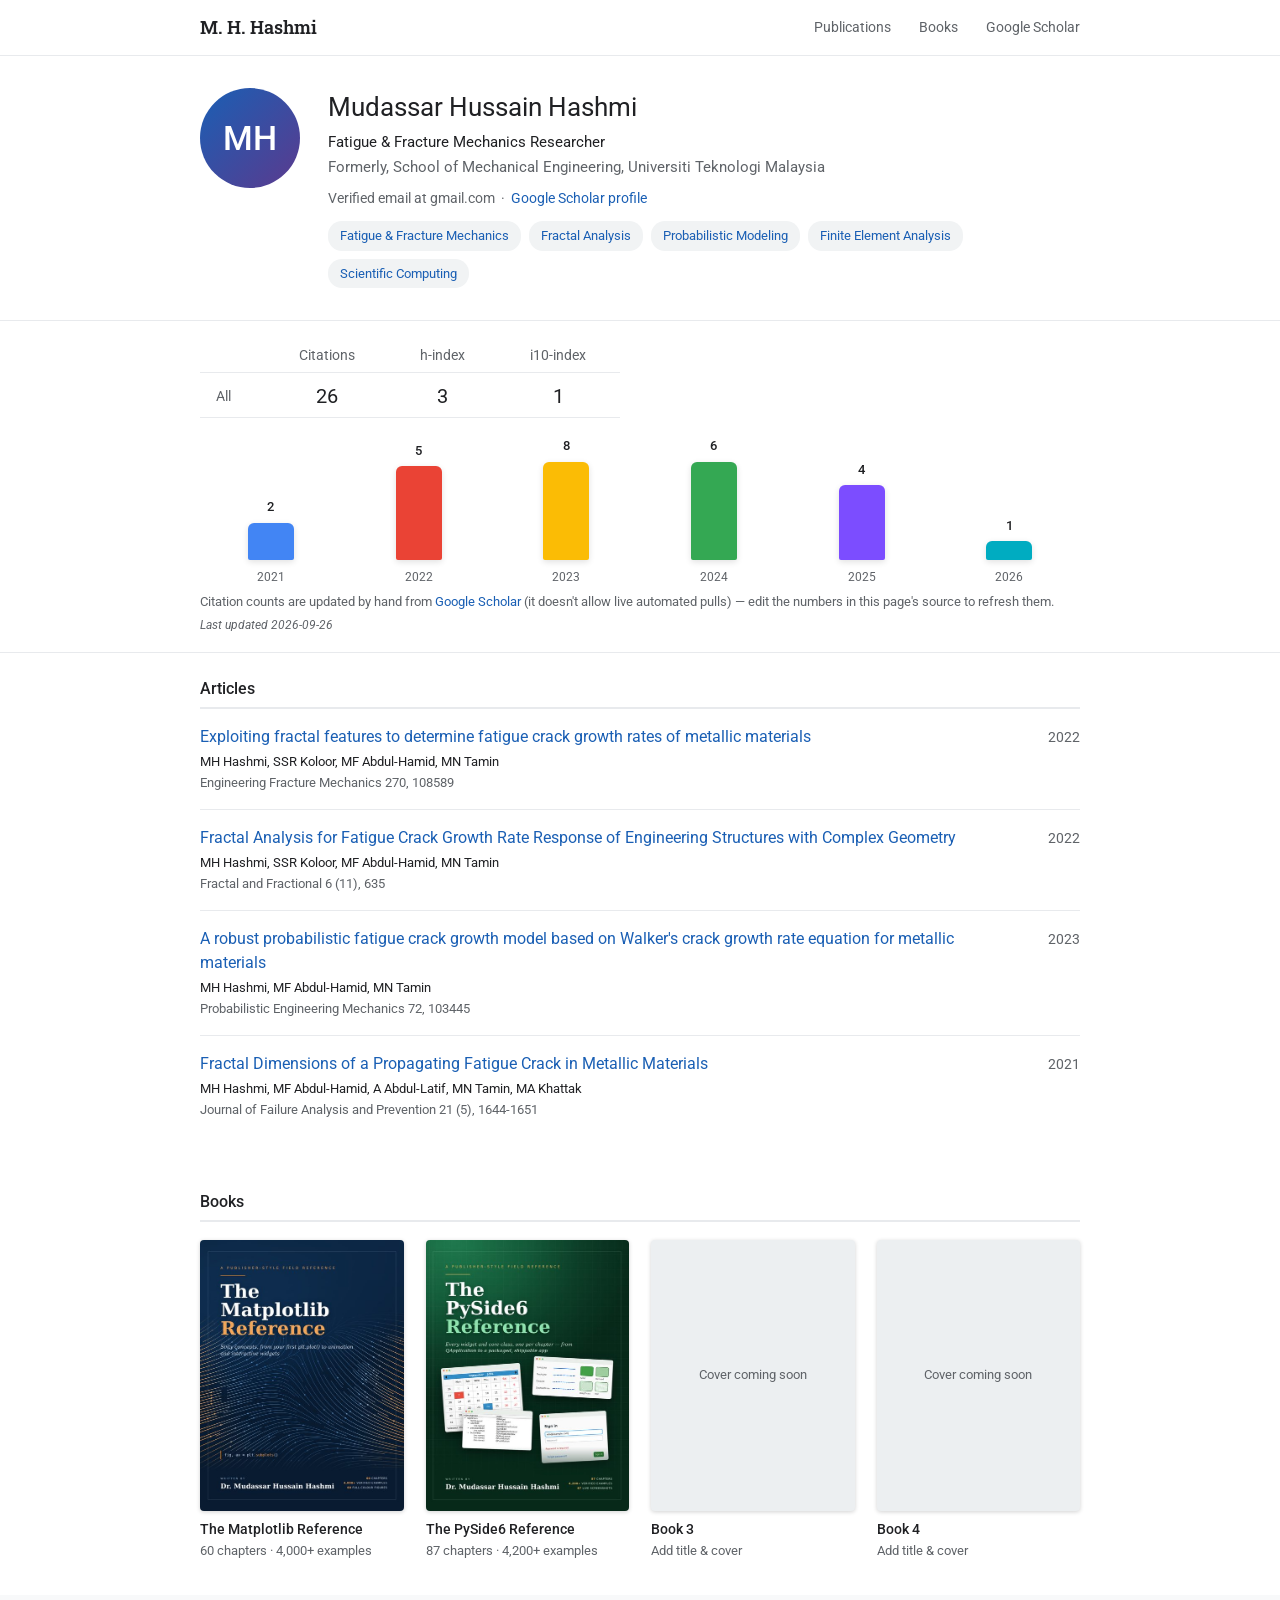
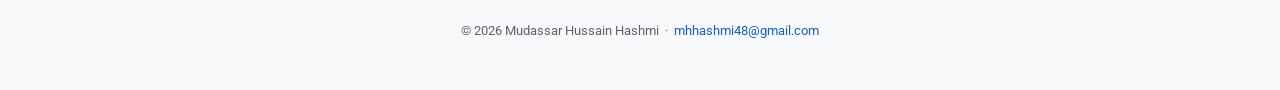
==== website-pages/index.html @ a2a8118c "Add files via upload" ====
<!DOCTYPE html>
<html lang="en">
<head>
<meta charset="UTF-8">
<meta name="viewport" content="width=device-width, initial-scale=1">
<title>Mudassar Hussain Hashmi — Publications</title>
<link href="https://fonts.googleapis.com/css2?family=Roboto:wght@400;500;700&family=Roboto+Slab:wght@500;600&display=swap" rel="stylesheet">
<style>
  :root{
    --link:#1a5fb4; --linkvisited:#5b3a8e; --text:#202124; --meta:#5f6368;
    --border:#e8eaed; --bg:#fff; --page:#f8f9fa; --accent:#1a5fb4;
  }
  *{box-sizing:border-box;}
  body{margin:0; background:var(--page); color:var(--text); font-family:'Roboto', Arial, sans-serif; font-size:15px; line-height:1.5;}
  .wrap{max-width:920px; margin:0 auto; padding:0 20px;}
  header{background:var(--bg); border-bottom:1px solid var(--border); padding:14px 0;}
  header .wrap{display:flex; align-items:center; justify-content:space-between;}
  .sitename{font-family:'Roboto Slab', serif; font-size:18px; font-weight:600; color:var(--text); text-decoration:none;}
  nav a{margin-left:24px; color:var(--meta); text-decoration:none; font-size:14px;}
  nav a:hover{color:var(--link);}

  .profile{background:var(--bg); padding:32px 0;}
  .profile-inner{display:flex; gap:28px; align-items:flex-start;}
  .avatar{width:100px; height:100px; border-radius:50%; background:linear-gradient(135deg,#1a5fb4,#5b3a8e); color:#fff; display:flex; align-items:center; justify-content:center; font-size:34px; font-weight:500; flex-shrink:0;}
  .pname{font-size:26px; font-weight:400; margin:0 0 4px; color:var(--text);}
  .paffil{font-size:15px; color:var(--text); margin:0 0 2px;}
  .paffil.sub{color:var(--meta);}
  .pemail{font-size:14px; color:var(--meta); margin:10px 0 12px;}
  .pinterests{display:flex; flex-wrap:wrap; gap:8px; margin-top:6px;}
  .pinterests a{background:#f1f3f4; color:var(--link); text-decoration:none; padding:5px 12px; border-radius:14px; font-size:13px;}
  .pinterests a:hover{background:#e8eaed;}

  .metrics{background:var(--bg); border-top:1px solid var(--border); border-bottom:1px solid var(--border); padding:0;}
  .metrics table{width:100%; border-collapse:collapse; max-width:420px; margin:18px 0;}
  .metrics th, .metrics td{text-align:center; padding:6px 16px; font-size:14px;}
  .metrics th{color:var(--meta); font-weight:400; border-bottom:1px solid var(--border);}
  .metrics td{color:var(--text); font-size:20px; border-bottom:1px solid var(--border); padding-top:8px;}
  .metrics-note{font-size:13px; color:var(--meta); margin:0 0 4px;}
  .metrics-note a{color:var(--link); text-decoration:none;}
  .metrics-note a:hover{text-decoration:underline;}
  .metrics-updated{font-size:12px; color:var(--meta); margin:0 0 18px; font-style:italic;}

  .chart{display:flex; align-items:flex-end; gap:14px; height:150px; margin:8px 0 6px; padding:0 4px;}
  .chart-col{flex:1; display:flex; flex-direction:column; align-items:center; justify-content:flex-end; height:100%;}
  .chart-count{font-size:13px; font-weight:500; color:var(--text); margin-bottom:6px; opacity:0; transform:translateY(4px); transition:opacity .5s ease, transform .5s ease;}
  .chart-col.show .chart-count{opacity:1; transform:translateY(0);}
  .chart-bar{width:100%; max-width:46px; border-radius:6px 6px 2px 2px; height:0; transition:height 1s cubic-bezier(.2,.8,.2,1); box-shadow:0 2px 6px rgba(0,0,0,.12);}
  .chart-year{font-size:12px; color:var(--meta); margin-top:8px;}

  section.pubs{background:var(--bg); padding:8px 0 30px;}
  .sec-title{font-size:16px; font-weight:500; color:var(--text); padding:16px 0 6px; border-bottom:2px solid var(--border);}
  .pubrow{display:flex; gap:16px; padding:16px 0; border-bottom:1px solid var(--border);}
  .pubrow:last-child{border-bottom:none;}
  .pub-main{flex:1;}
  .pub-title{color:var(--link); font-size:16px; text-decoration:none; display:block; margin-bottom:3px;}
  .pub-title:hover{text-decoration:underline;}
  .pub-authors{color:var(--text); font-size:13px; margin:0 0 2px;}
  .pub-venue{color:var(--meta); font-size:13px; margin:0;}
  .pub-year{width:56px; text-align:right; color:var(--meta); font-size:14px; padding-top:2px; flex-shrink:0;}

  section.books{background:var(--bg); padding:8px 0 34px;}
  .books-grid{display:grid; grid-template-columns:repeat(4, 1fr); gap:22px; padding-top:18px;}
  .book-card{text-decoration:none; color:var(--text);}
  .book-cover{width:100%; aspect-ratio:3/4; border-radius:4px; overflow:hidden; box-shadow:0 1px 4px rgba(0,0,0,.18); background:#eceff1; margin-bottom:8px; display:flex; align-items:center; justify-content:center;}
  .book-cover img{width:100%; height:100%; object-fit:cover; display:block;}
  .book-cover.placeholder{color:var(--meta); font-size:13px; text-align:center; padding:12px;}
  .book-title{font-size:14px; font-weight:500; margin:0 0 2px;}
  .book-meta{font-size:12.5px; color:var(--meta); margin:0;}

  footer{padding:26px 0 50px; color:var(--meta); font-size:13px; text-align:center;}
  footer a{color:var(--link); text-decoration:none;}

  @media (max-width:700px){
    .profile-inner{flex-direction:column; align-items:center; text-align:center;}
    .pinterests{justify-content:center;}
    .books-grid{grid-template-columns:repeat(2,1fr);}
    .pubrow{flex-direction:column; gap:2px;}
    .pub-year{text-align:left; width:auto;}
  }
</style>
</head>
<body>

<header>
  <div class="wrap">
    <a class="sitename" href="#top">M. H. Hashmi</a>
    <nav>
      <a href="#publications">Publications</a>
      <a href="#books">Books</a>
      <a href="https://scholar.google.com/citations?user=5Qvip2QAAAAJ&hl=en" target="_blank" rel="noopener">Google Scholar</a>
    </nav>
  </div>
</header>

<div id="top" class="profile">
  <div class="wrap profile-inner">
    <div class="avatar">MH</div>
    <div>
      <h1 class="pname">Mudassar Hussain Hashmi</h1>
      <p class="paffil">Fatigue &amp; Fracture Mechanics Researcher</p>
      <p class="paffil sub">Formerly, School of Mechanical Engineering, Universiti Teknologi Malaysia</p>
      <p class="pemail">Verified email at gmail.com &nbsp;·&nbsp; <a href="https://scholar.google.com/citations?user=5Qvip2QAAAAJ&hl=en" target="_blank" rel="noopener" style="color:#1a5fb4; text-decoration:none;">Google Scholar profile</a></p>
      <div class="pinterests">
        <a href="#publications">Fatigue &amp; Fracture Mechanics</a>
        <a href="#publications">Fractal Analysis</a>
        <a href="#publications">Probabilistic Modeling</a>
        <a href="#publications">Finite Element Analysis</a>
        <a href="#books">Scientific Computing</a>
      </div>
    </div>
  </div>
</div>

<div class="metrics">
  <div class="wrap">
    <table id="totals-table">
      <tr><th></th><th>Citations</th><th>h-index</th><th>i10-index</th></tr>
      <tr><td style="text-align:left; color:var(--meta); font-size:14px;">All</td><td id="total-citations">—</td><td id="total-hindex">—</td><td id="total-i10">—</td></tr>
    </table>

    <div class="chart" id="citation-chart"></div>

    <p class="metrics-note">Citation counts are updated by hand from <a href="https://scholar.google.com/citations?user=5Qvip2QAAAAJ&hl=en" target="_blank" rel="noopener">Google Scholar</a> (it doesn't allow live automated pulls) — edit the numbers in this page's source to refresh them.</p>
    <p class="metrics-updated" id="last-updated"></p>
  </div>
</div>

<script>
  // --- Edit these numbers whenever your Google Scholar profile updates ---
  const CITATION_DATA = {
    lastUpdated: "2026-09-26",
    hIndex: 3,
    i10Index: 1,
    byYear: {
      2021: 2,
      2022: 5,
      2023: 8,
      2024: 6,
      2025: 4,
      2026: 1
    }
  };
  // -------------------------------------------------------------------

  const colors = ["#4285F4","#EA4335","#FBBC05","#34A853","#7C4DFF","#00ACC1","#FF7043"];

  const years = Object.keys(CITATION_DATA.byYear);
  const counts = Object.values(CITATION_DATA.byYear);
  const total = counts.reduce((a,b) => a+b, 0);
  const maxCount = Math.max(...counts, 1);

  document.getElementById('total-citations').textContent = total;
  document.getElementById('total-hindex').textContent = CITATION_DATA.hIndex;
  document.getElementById('total-i10').textContent = CITATION_DATA.i10Index;
  document.getElementById('last-updated').textContent = "Last updated " + CITATION_DATA.lastUpdated;

  const chart = document.getElementById('citation-chart');
  years.forEach((year, i) => {
    const count = CITATION_DATA.byYear[year];
    const col = document.createElement('div');
    col.className = 'chart-col';
    col.innerHTML = `
      <div class="chart-count">${count}</div>
      <div class="chart-bar" style="background:${colors[i % colors.length]}"></div>
      <div class="chart-year">${year}</div>
    `;
    chart.appendChild(col);
  });

  // animate bars in after paint
  requestAnimationFrame(() => {
    setTimeout(() => {
      document.querySelectorAll('.chart-col').forEach((col, i) => {
        const count = counts[i];
        const bar = col.querySelector('.chart-bar');
        bar.style.height = Math.max((count / maxCount) * 100, 4) + '%';
        col.classList.add('show');
      });
    }, 80);
  });
</script>

<section class="pubs" id="publications">
  <div class="wrap">
    <div class="sec-title">Articles</div>

    <div class="pubrow">
      <div class="pub-main">
        <a class="pub-title" href="https://doi.org/10.1016/j.engfracmech.2022.108589" target="_blank" rel="noopener">Exploiting fractal features to determine fatigue crack growth rates of metallic materials</a>
        <p class="pub-authors">MH Hashmi, SSR Koloor, MF Abdul-Hamid, MN Tamin</p>
        <p class="pub-venue">Engineering Fracture Mechanics 270, 108589</p>
      </div>
      <div class="pub-year">2022</div>
    </div>

    <div class="pubrow">
      <div class="pub-main">
        <a class="pub-title" href="https://doi.org/10.3390/fractalfract6110635" target="_blank" rel="noopener">Fractal Analysis for Fatigue Crack Growth Rate Response of Engineering Structures with Complex Geometry</a>
        <p class="pub-authors">MH Hashmi, SSR Koloor, MF Abdul-Hamid, MN Tamin</p>
        <p class="pub-venue">Fractal and Fractional 6 (11), 635</p>
      </div>
      <div class="pub-year">2022</div>
    </div>

    <div class="pubrow">
      <div class="pub-main">
        <a class="pub-title" href="https://doi.org/10.1016/j.probengmech.2023.103445" target="_blank" rel="noopener">A robust probabilistic fatigue crack growth model based on Walker's crack growth rate equation for metallic materials</a>
        <p class="pub-authors">MH Hashmi, MF Abdul-Hamid, MN Tamin</p>
        <p class="pub-venue">Probabilistic Engineering Mechanics 72, 103445</p>
      </div>
      <div class="pub-year">2023</div>
    </div>

    <div class="pubrow">
      <div class="pub-main">
        <a class="pub-title" href="https://doi.org/10.1007/s11668-021-01219-2" target="_blank" rel="noopener">Fractal Dimensions of a Propagating Fatigue Crack in Metallic Materials</a>
        <p class="pub-authors">MH Hashmi, MF Abdul-Hamid, A Abdul-Latif, MN Tamin, MA Khattak</p>
        <p class="pub-venue">Journal of Failure Analysis and Prevention 21 (5), 1644-1651</p>
      </div>
      <div class="pub-year">2021</div>
    </div>

  </div>
</section>

<section class="books" id="books">
  <div class="wrap">
    <div class="sec-title">Books</div>
    <div class="books-grid">

      <a class="book-card" href="#">
        <div class="book-cover"><img src="[data-uri]" alt="The Matplotlib Reference cover"></div>
        <p class="book-title">The Matplotlib Reference</p>
        <p class="book-meta">60 chapters · 4,000+ examples</p>
      </a>

      <a class="book-card" href="#">
        <div class="book-cover"><img src="[data-uri]" alt="The PySide6 Reference cover"></div>
        <p class="book-title">The PySide6 Reference</p>
        <p class="book-meta">87 chapters · 4,200+ examples</p>
      </a>

      <a class="book-card" href="#">
        <div class="book-cover placeholder">Cover coming soon</div>
        <p class="book-title">Book 3</p>
        <p class="book-meta">Add title &amp; cover</p>
      </a>

      <a class="book-card" href="#">
        <div class="book-cover placeholder">Cover coming soon</div>
        <p class="book-title">Book 4</p>
        <p class="book-meta">Add title &amp; cover</p>
      </a>

    </div>
  </div>
</section>

<footer>
  © 2026 Mudassar Hussain Hashmi &nbsp;·&nbsp; <a href="mailto:mhhashmi48@gmail.com">mhhashmi48@gmail.com</a>
</footer>

</body>
</html>
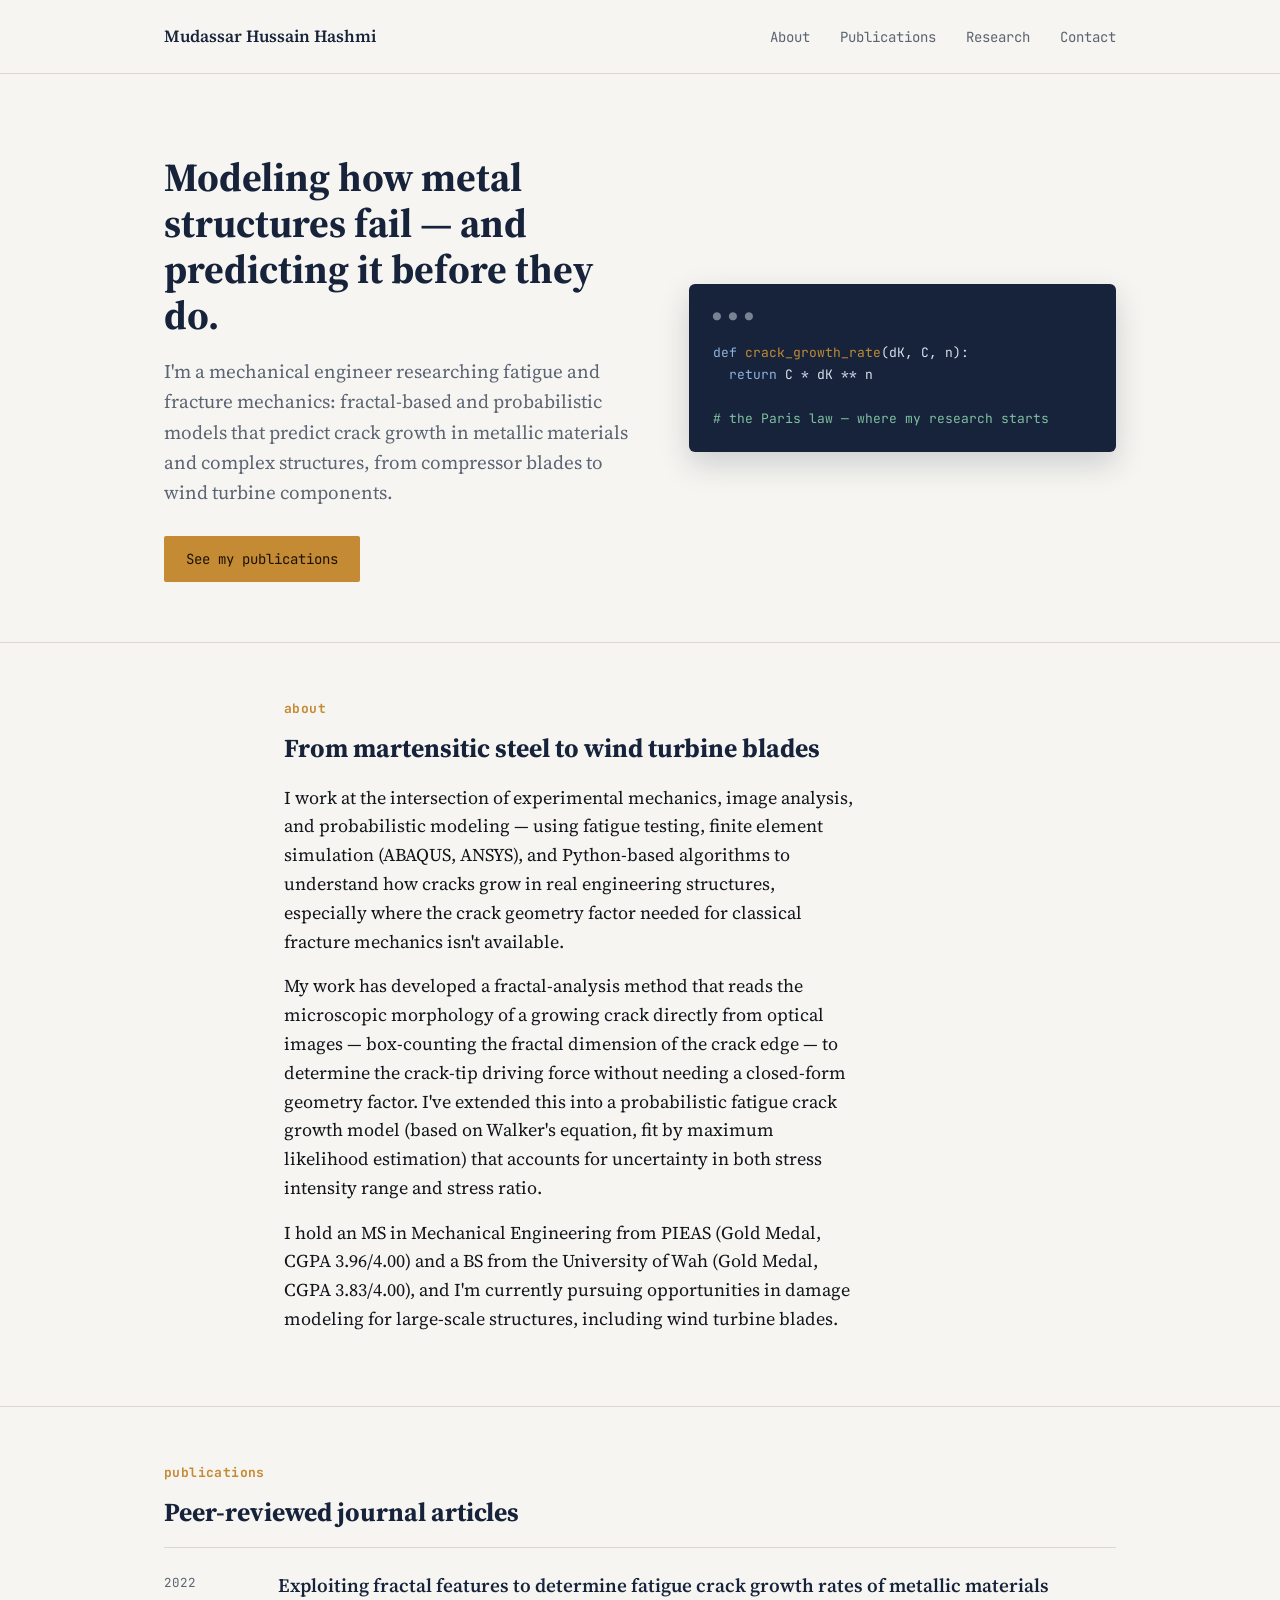
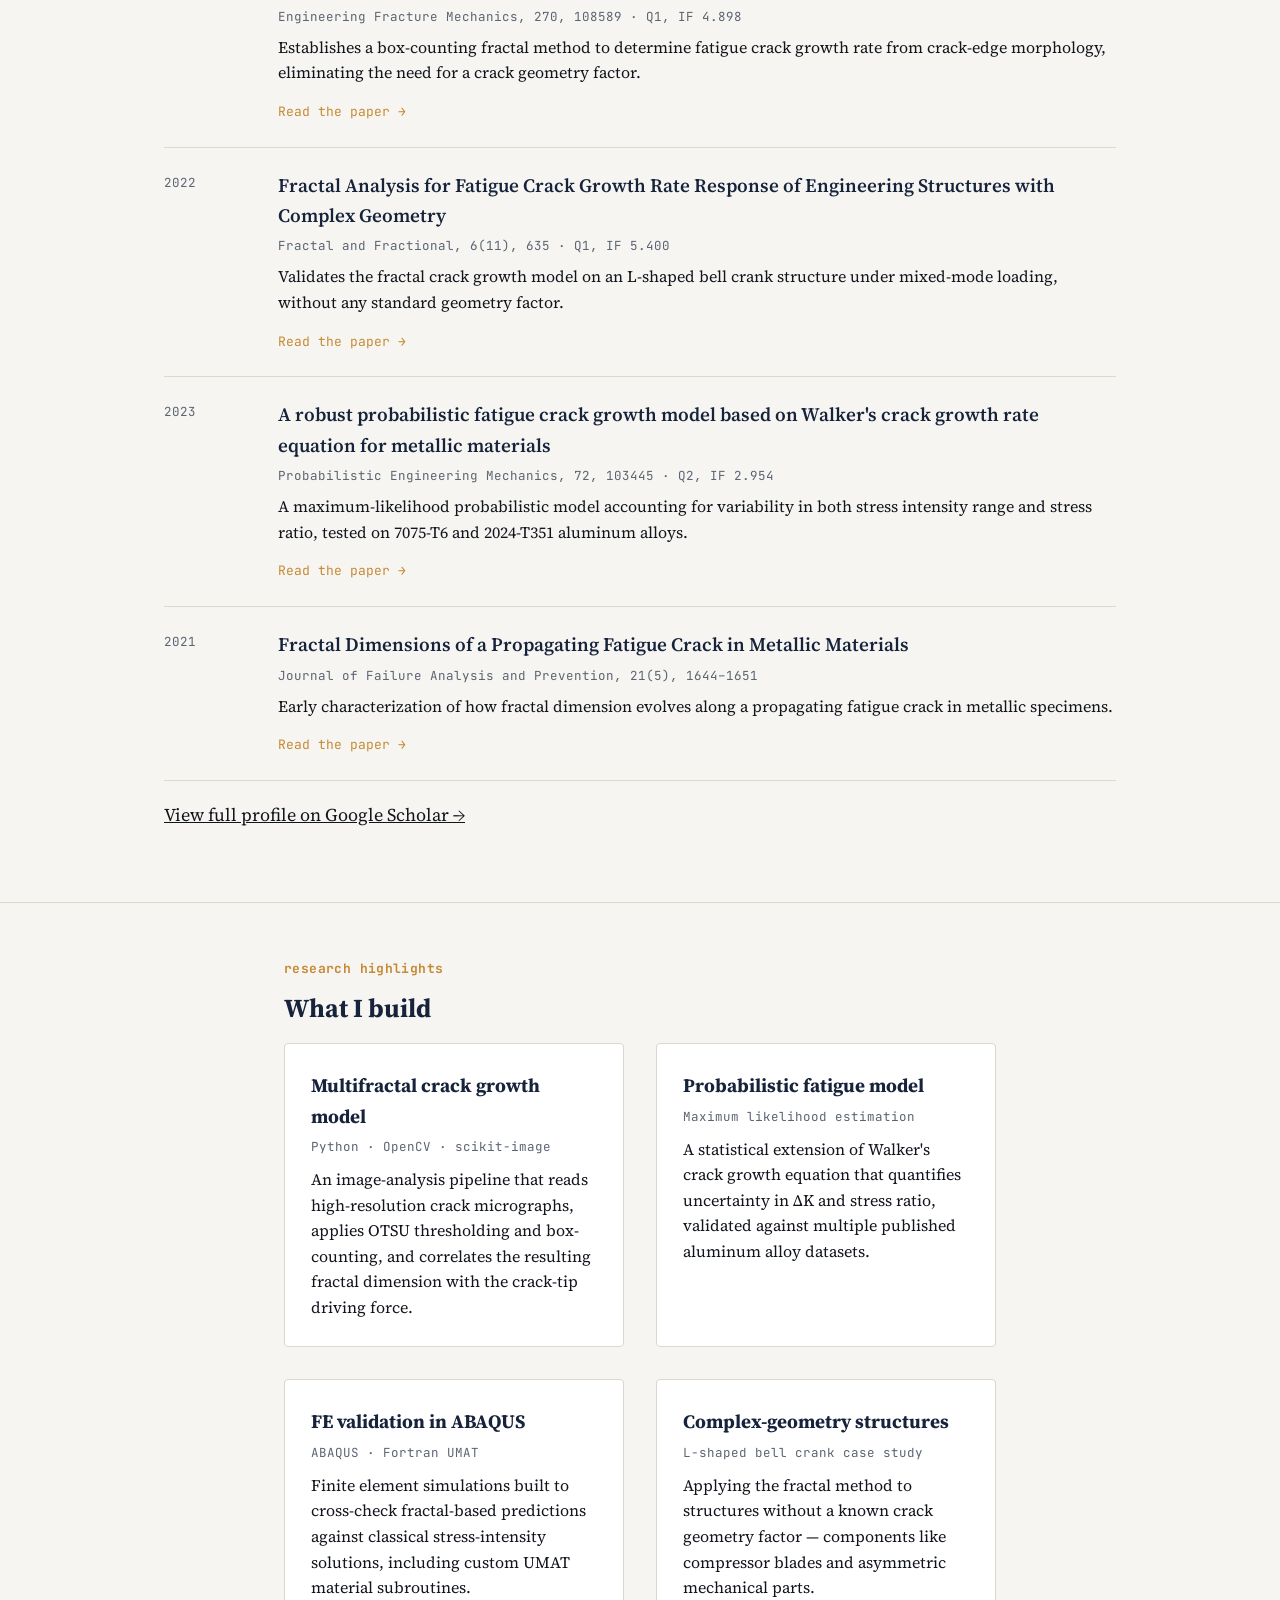
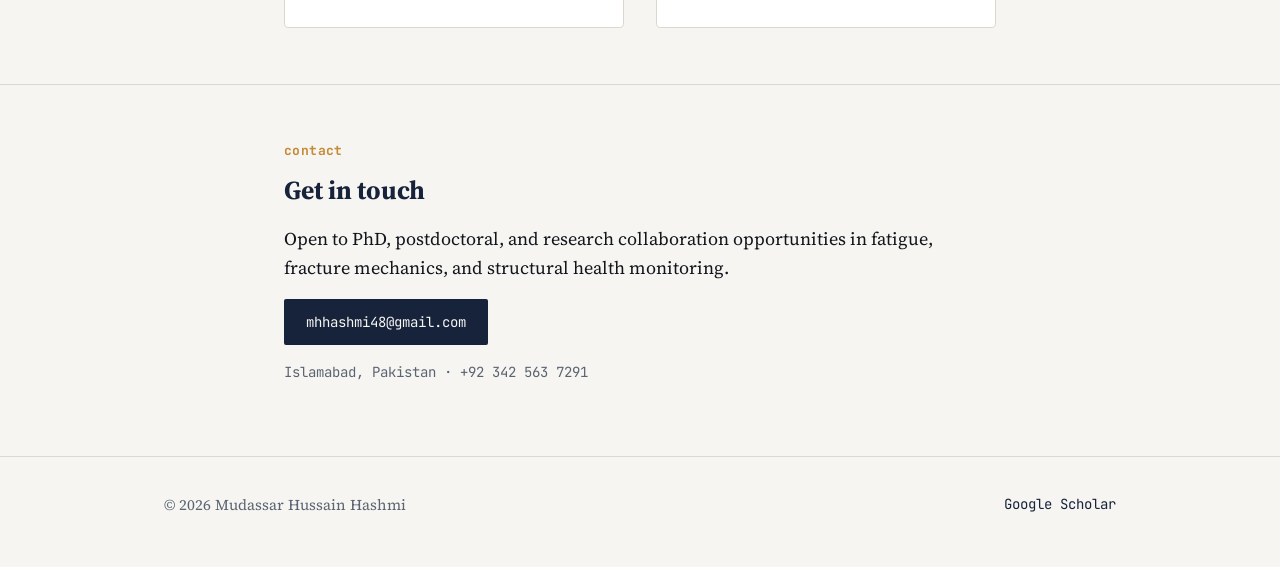
==== commit 94897ebd: "Update index.html" ====
--- a/website-pages/index.html
+++ b/website-pages/index.html
@@ -3,261 +3,198 @@
 <head>
 <meta charset="UTF-8">
 <meta name="viewport" content="width=device-width, initial-scale=1">
-<title>Mudassar Hussain Hashmi — Publications</title>
-<link href="https://fonts.googleapis.com/css2?family=Roboto:wght@400;500;700&family=Roboto+Slab:wght@500;600&display=swap" rel="stylesheet">
+<title>Mudassar Hussain Hashmi — Fatigue & Fracture Mechanics</title>
+<link rel="preconnect" href="https://fonts.googleapis.com">
+<link rel="preconnect" href="https://fonts.gstatic.com" crossorigin>
+<link href="https://fonts.googleapis.com/css2?family=Source+Serif+4:opsz,wght@8..60,400;8..60,600;8..60,700&family=JetBrains+Mono:wght@400;500;600&display=swap" rel="stylesheet">
 <style>
   :root{
-    --link:#1a5fb4; --linkvisited:#5b3a8e; --text:#202124; --meta:#5f6368;
-    --border:#e8eaed; --bg:#fff; --page:#f8f9fa; --accent:#1a5fb4;
+    --ink:#16233B; --brass:#C48A34; --paper:#F6F5F1;
+    --slate:#5B6472; --text:#12151C; --line:#DCD8CE; --max:760px;
   }
   *{box-sizing:border-box;}
-  body{margin:0; background:var(--page); color:var(--text); font-family:'Roboto', Arial, sans-serif; font-size:15px; line-height:1.5;}
-  .wrap{max-width:920px; margin:0 auto; padding:0 20px;}
-  header{background:var(--bg); border-bottom:1px solid var(--border); padding:14px 0;}
-  header .wrap{display:flex; align-items:center; justify-content:space-between;}
-  .sitename{font-family:'Roboto Slab', serif; font-size:18px; font-weight:600; color:var(--text); text-decoration:none;}
-  nav a{margin-left:24px; color:var(--meta); text-decoration:none; font-size:14px;}
-  nav a:hover{color:var(--link);}
-
-  .profile{background:var(--bg); padding:32px 0;}
-  .profile-inner{display:flex; gap:28px; align-items:flex-start;}
-  .avatar{width:100px; height:100px; border-radius:50%; background:linear-gradient(135deg,#1a5fb4,#5b3a8e); color:#fff; display:flex; align-items:center; justify-content:center; font-size:34px; font-weight:500; flex-shrink:0;}
-  .pname{font-size:26px; font-weight:400; margin:0 0 4px; color:var(--text);}
-  .paffil{font-size:15px; color:var(--text); margin:0 0 2px;}
-  .paffil.sub{color:var(--meta);}
-  .pemail{font-size:14px; color:var(--meta); margin:10px 0 12px;}
-  .pinterests{display:flex; flex-wrap:wrap; gap:8px; margin-top:6px;}
-  .pinterests a{background:#f1f3f4; color:var(--link); text-decoration:none; padding:5px 12px; border-radius:14px; font-size:13px;}
-  .pinterests a:hover{background:#e8eaed;}
-
-  .metrics{background:var(--bg); border-top:1px solid var(--border); border-bottom:1px solid var(--border); padding:0;}
-  .metrics table{width:100%; border-collapse:collapse; max-width:420px; margin:18px 0;}
-  .metrics th, .metrics td{text-align:center; padding:6px 16px; font-size:14px;}
-  .metrics th{color:var(--meta); font-weight:400; border-bottom:1px solid var(--border);}
-  .metrics td{color:var(--text); font-size:20px; border-bottom:1px solid var(--border); padding-top:8px;}
-  .metrics-note{font-size:13px; color:var(--meta); margin:0 0 4px;}
-  .metrics-note a{color:var(--link); text-decoration:none;}
-  .metrics-note a:hover{text-decoration:underline;}
-  .metrics-updated{font-size:12px; color:var(--meta); margin:0 0 18px; font-style:italic;}
-
-  .chart{display:flex; align-items:flex-end; gap:14px; height:150px; margin:8px 0 6px; padding:0 4px;}
-  .chart-col{flex:1; display:flex; flex-direction:column; align-items:center; justify-content:flex-end; height:100%;}
-  .chart-count{font-size:13px; font-weight:500; color:var(--text); margin-bottom:6px; opacity:0; transform:translateY(4px); transition:opacity .5s ease, transform .5s ease;}
-  .chart-col.show .chart-count{opacity:1; transform:translateY(0);}
-  .chart-bar{width:100%; max-width:46px; border-radius:6px 6px 2px 2px; height:0; transition:height 1s cubic-bezier(.2,.8,.2,1); box-shadow:0 2px 6px rgba(0,0,0,.12);}
-  .chart-year{font-size:12px; color:var(--meta); margin-top:8px;}
-
-  section.pubs{background:var(--bg); padding:8px 0 30px;}
-  .sec-title{font-size:16px; font-weight:500; color:var(--text); padding:16px 0 6px; border-bottom:2px solid var(--border);}
-  .pubrow{display:flex; gap:16px; padding:16px 0; border-bottom:1px solid var(--border);}
-  .pubrow:last-child{border-bottom:none;}
-  .pub-main{flex:1;}
-  .pub-title{color:var(--link); font-size:16px; text-decoration:none; display:block; margin-bottom:3px;}
-  .pub-title:hover{text-decoration:underline;}
-  .pub-authors{color:var(--text); font-size:13px; margin:0 0 2px;}
-  .pub-venue{color:var(--meta); font-size:13px; margin:0;}
-  .pub-year{width:56px; text-align:right; color:var(--meta); font-size:14px; padding-top:2px; flex-shrink:0;}
-
-  section.books{background:var(--bg); padding:8px 0 34px;}
-  .books-grid{display:grid; grid-template-columns:repeat(4, 1fr); gap:22px; padding-top:18px;}
-  .book-card{text-decoration:none; color:var(--text);}
-  .book-cover{width:100%; aspect-ratio:3/4; border-radius:4px; overflow:hidden; box-shadow:0 1px 4px rgba(0,0,0,.18); background:#eceff1; margin-bottom:8px; display:flex; align-items:center; justify-content:center;}
-  .book-cover img{width:100%; height:100%; object-fit:cover; display:block;}
-  .book-cover.placeholder{color:var(--meta); font-size:13px; text-align:center; padding:12px;}
-  .book-title{font-size:14px; font-weight:500; margin:0 0 2px;}
-  .book-meta{font-size:12.5px; color:var(--meta); margin:0;}
-
-  footer{padding:26px 0 50px; color:var(--meta); font-size:13px; text-align:center;}
-  footer a{color:var(--link); text-decoration:none;}
-
-  @media (max-width:700px){
-    .profile-inner{flex-direction:column; align-items:center; text-align:center;}
-    .pinterests{justify-content:center;}
-    .books-grid{grid-template-columns:repeat(2,1fr);}
-    .pubrow{flex-direction:column; gap:2px;}
-    .pub-year{text-align:left; width:auto;}
+  html{scroll-behavior:smooth;}
+  body{margin:0; background:var(--paper); color:var(--text); font-family:'Source Serif 4', Georgia, serif; line-height:1.6; font-size:18px;}
+  .mono{font-family:'JetBrains Mono', monospace;}
+  a{color:inherit;}
+  .wrap{max-width:var(--max); margin:0 auto; padding:0 24px;}
+  .wrap-wide{max-width:1000px; margin:0 auto; padding:0 24px;}
+  header{padding:22px 0; border-bottom:1px solid var(--line);}
+  header .wrap-wide{display:flex; justify-content:space-between; align-items:center; flex-wrap:wrap; gap:12px;}
+  .brand{font-weight:600; font-size:17px; color:var(--ink); text-decoration:none;}
+  nav a{margin-left:26px; text-decoration:none; color:var(--slate); font-family:'JetBrains Mono', monospace; font-size:14px;}
+  nav a:hover{color:var(--brass);}
+  .hero{padding:80px 0 60px;}
+  .hero .wrap-wide{display:grid; grid-template-columns:1.1fr 1fr; gap:56px; align-items:center;}
+  h1{font-size:40px; line-height:1.15; color:var(--ink); margin:0 0 18px; font-weight:700;}
+  .lede{color:var(--slate); font-size:19px; margin:0 0 28px; max-width:52ch;}
+  .btn{display:inline-block; background:var(--ink); color:var(--paper); padding:12px 22px; text-decoration:none; font-family:'JetBrains Mono', monospace; font-size:14px; border-radius:2px;}
+  .btn.brass{background:var(--brass); color:#1c1305;}
+  .btn:hover{opacity:.88;}
+  .term{background:var(--ink); color:#D9E2EC; border-radius:6px; padding:22px 24px; font-family:'JetBrains Mono', monospace; font-size:13px; line-height:1.7; box-shadow:0 12px 30px rgba(22,35,59,.18);}
+  .term .dots{margin-bottom:14px; opacity:.5;}
+  .term .c1{color:#8FB3E0;} .term .c2{color:#C48A34;} .term .c3{color:#7FBFA0;}
+  section{padding:56px 0;}
+  section.line-top{border-top:1px solid var(--line);}
+  h2{font-size:13px; letter-spacing:.03em; color:var(--brass); font-family:'JetBrains Mono', monospace; margin:0 0 8px;}
+  h3{font-size:26px; color:var(--ink); margin:0 0 14px;}
+  p{margin:0 0 16px;}
+  .about-body{max-width:64ch;}
+  .pub-list{border-top:1px solid var(--line);}
+  .pub{display:grid; grid-template-columns:90px 1fr; gap:24px; padding:22px 0; border-bottom:1px solid var(--line);}
+  .pub .tag{font-family:'JetBrains Mono', monospace; font-size:12.5px; color:var(--slate); padding-top:3px;}
+  .pub h4{margin:0 0 6px; font-size:19px; color:var(--ink); font-weight:600;}
+  .pub .venue{font-family:'JetBrains Mono', monospace; font-size:12.5px; color:var(--slate); margin-bottom:8px;}
+  .pub p{margin:0 0 10px; color:var(--text); font-size:16px;}
+  .pub a.readlink{font-family:'JetBrains Mono', monospace; font-size:13px; color:var(--brass); text-decoration:none;}
+  .pub a.readlink:hover{text-decoration:underline;}
+  .grid2{display:grid; grid-template-columns:1fr 1fr; gap:32px;}
+  .card{border:1px solid var(--line); background:#fff; padding:26px; border-radius:4px;}
+  .card h4{font-size:19px; margin:0 0 6px; color:var(--ink);}
+  .card .meta{font-family:'JetBrains Mono', monospace; font-size:12.5px; color:var(--slate); margin-bottom:10px;}
+  .card p{font-size:16px; margin:0;}
+  footer{border-top:1px solid var(--line); padding:36px 0 50px; color:var(--slate); font-size:15px;}
+  footer .wrap-wide{display:flex; justify-content:space-between; flex-wrap:wrap; gap:14px;}
+  footer a{text-decoration:none; color:var(--ink); font-family:'JetBrains Mono', monospace; font-size:14px;}
+  @media (max-width:760px){
+    .hero .wrap-wide{grid-template-columns:1fr;} h1{font-size:30px;}
+    .pub{grid-template-columns:1fr; gap:4px;} .grid2{grid-template-columns:1fr;}
   }
 </style>
 </head>
 <body>
 
 <header>
+  <div class="wrap-wide">
+    <a class="brand" href="#top">Mudassar Hussain Hashmi</a>
+    <nav>
+      <a href="#about">About</a>
+      <a href="#publications">Publications</a>
+      <a href="#work">Research</a>
+      <a href="#contact">Contact</a>
+    </nav>
+  </div>
+</header>
+
+<div id="top" class="hero">
+  <div class="wrap-wide">
+    <div>
+      <h1>Modeling how metal structures fail — and predicting it before they do.</h1>
+      <p class="lede">I'm a mechanical engineer researching fatigue and fracture mechanics: fractal-based and probabilistic models that predict crack growth in metallic materials and complex structures, from compressor blades to wind turbine components.</p>
+      <a class="btn brass" href="#publications">See my publications</a>
+    </div>
+    <div class="term">
+      <div class="dots mono">● ● ●</div>
+      <div><span class="c1">def</span> <span class="c2">crack_growth_rate</span>(dK, C, n):</div>
+      <div>&nbsp;&nbsp;<span class="c1">return</span> C * dK ** n</div>
+      <div>&nbsp;</div>
+      <div class="c3"># the Paris law — where my research starts</div>
+    </div>
+  </div>
+</div>
+
+<section id="about" class="line-top">
   <div class="wrap">
-    <a class="sitename" href="#top">M. H. Hashmi</a>
-    <nav>
-      <a href="#publications">Publications</a>
-      <a href="#books">Books</a>
-      <a href="https://scholar.google.com/citations?user=5Qvip2QAAAAJ&hl=en" target="_blank" rel="noopener">Google Scholar</a>
-    </nav>
-  </div>
-</header>
-
-<div id="top" class="profile">
-  <div class="wrap profile-inner">
-    <div class="avatar">MH</div>
-    <div>
-      <h1 class="pname">Mudassar Hussain Hashmi</h1>
-      <p class="paffil">Fatigue &amp; Fracture Mechanics Researcher</p>
-      <p class="paffil sub">Formerly, School of Mechanical Engineering, Universiti Teknologi Malaysia</p>
-      <p class="pemail">Verified email at gmail.com &nbsp;·&nbsp; <a href="https://scholar.google.com/citations?user=5Qvip2QAAAAJ&hl=en" target="_blank" rel="noopener" style="color:#1a5fb4; text-decoration:none;">Google Scholar profile</a></p>
-      <div class="pinterests">
-        <a href="#publications">Fatigue &amp; Fracture Mechanics</a>
-        <a href="#publications">Fractal Analysis</a>
-        <a href="#publications">Probabilistic Modeling</a>
-        <a href="#publications">Finite Element Analysis</a>
-        <a href="#books">Scientific Computing</a>
-      </div>
-    </div>
-  </div>
-</div>
-
-<div class="metrics">
+    <h2>about</h2>
+    <h3>From martensitic steel to wind turbine blades</h3>
+    <div class="about-body">
+      <p>I work at the intersection of experimental mechanics, image analysis, and probabilistic modeling — using fatigue testing, finite element simulation (ABAQUS, ANSYS), and Python-based algorithms to understand how cracks grow in real engineering structures, especially where the crack geometry factor needed for classical fracture mechanics isn't available.</p>
+      <p>My work has developed a fractal-analysis method that reads the microscopic morphology of a growing crack directly from optical images — box-counting the fractal dimension of the crack edge — to determine the crack-tip driving force without needing a closed-form geometry factor. I've extended this into a probabilistic fatigue crack growth model (based on Walker's equation, fit by maximum likelihood estimation) that accounts for uncertainty in both stress intensity range and stress ratio.</p>
+      <p>I hold an MS in Mechanical Engineering from PIEAS (Gold Medal, CGPA 3.96/4.00) and a BS from the University of Wah (Gold Medal, CGPA 3.83/4.00), and I'm currently pursuing opportunities in damage modeling for large-scale structures, including wind turbine blades.</p>
+    </div>
+  </div>
+</section>
+
+<section id="publications" class="line-top">
+  <div class="wrap-wide">
+    <h2>publications</h2>
+    <h3>Peer-reviewed journal articles</h3>
+    <div class="pub-list">
+      <div class="pub">
+        <div class="tag mono">2022</div>
+        <div>
+          <h4>Exploiting fractal features to determine fatigue crack growth rates of metallic materials</h4>
+          <div class="venue">Engineering Fracture Mechanics, 270, 108589 · Q1, IF 4.898</div>
+          <p>Establishes a box-counting fractal method to determine fatigue crack growth rate from crack-edge morphology, eliminating the need for a crack geometry factor.</p>
+          <a class="readlink" href="https://doi.org/10.1016/j.engfracmech.2022.108589" target="_blank" rel="noopener">Read the paper →</a>
+        </div>
+      </div>
+      <div class="pub">
+        <div class="tag mono">2022</div>
+        <div>
+          <h4>Fractal Analysis for Fatigue Crack Growth Rate Response of Engineering Structures with Complex Geometry</h4>
+          <div class="venue">Fractal and Fractional, 6(11), 635 · Q1, IF 5.400</div>
+          <p>Validates the fractal crack growth model on an L-shaped bell crank structure under mixed-mode loading, without any standard geometry factor.</p>
+          <a class="readlink" href="https://doi.org/10.3390/fractalfract6110635" target="_blank" rel="noopener">Read the paper →</a>
+        </div>
+      </div>
+      <div class="pub">
+        <div class="tag mono">2023</div>
+        <div>
+          <h4>A robust probabilistic fatigue crack growth model based on Walker's crack growth rate equation for metallic materials</h4>
+          <div class="venue">Probabilistic Engineering Mechanics, 72, 103445 · Q2, IF 2.954</div>
+          <p>A maximum-likelihood probabilistic model accounting for variability in both stress intensity range and stress ratio, tested on 7075-T6 and 2024-T351 aluminum alloys.</p>
+          <a class="readlink" href="https://doi.org/10.1016/j.probengmech.2023.103445" target="_blank" rel="noopener">Read the paper →</a>
+        </div>
+      </div>
+      <div class="pub">
+        <div class="tag mono">2021</div>
+        <div>
+          <h4>Fractal Dimensions of a Propagating Fatigue Crack in Metallic Materials</h4>
+          <div class="venue">Journal of Failure Analysis and Prevention, 21(5), 1644–1651</div>
+          <p>Early characterization of how fractal dimension evolves along a propagating fatigue crack in metallic specimens.</p>
+          <a class="readlink" href="https://doi.org/10.1007/s11668-021-01219-2" target="_blank" rel="noopener">Read the paper →</a>
+        </div>
+      </div>
+    </div>
+    <p style="margin-top:20px;"><a class="readlink" href="https://scholar.google.com/citations?user=5Qvip2QAAAAJ&hl=en" target="_blank" rel="noopener">View full profile on Google Scholar →</a></p>
+  </div>
+</section>
+
+<section id="work" class="line-top">
   <div class="wrap">
-    <table id="totals-table">
-      <tr><th></th><th>Citations</th><th>h-index</th><th>i10-index</th></tr>
-      <tr><td style="text-align:left; color:var(--meta); font-size:14px;">All</td><td id="total-citations">—</td><td id="total-hindex">—</td><td id="total-i10">—</td></tr>
-    </table>
-
-    <div class="chart" id="citation-chart"></div>
-
-    <p class="metrics-note">Citation counts are updated by hand from <a href="https://scholar.google.com/citations?user=5Qvip2QAAAAJ&hl=en" target="_blank" rel="noopener">Google Scholar</a> (it doesn't allow live automated pulls) — edit the numbers in this page's source to refresh them.</p>
-    <p class="metrics-updated" id="last-updated"></p>
-  </div>
-</div>
-
-<script>
-  // --- Edit these numbers whenever your Google Scholar profile updates ---
-  const CITATION_DATA = {
-    lastUpdated: "2026-09-26",
-    hIndex: 3,
-    i10Index: 1,
-    byYear: {
-      2021: 2,
-      2022: 5,
-      2023: 8,
-      2024: 6,
-      2025: 4,
-      2026: 1
-    }
-  };
-  // -------------------------------------------------------------------
-
-  const colors = ["#4285F4","#EA4335","#FBBC05","#34A853","#7C4DFF","#00ACC1","#FF7043"];
-
-  const years = Object.keys(CITATION_DATA.byYear);
-  const counts = Object.values(CITATION_DATA.byYear);
-  const total = counts.reduce((a,b) => a+b, 0);
-  const maxCount = Math.max(...counts, 1);
-
-  document.getElementById('total-citations').textContent = total;
-  document.getElementById('total-hindex').textContent = CITATION_DATA.hIndex;
-  document.getElementById('total-i10').textContent = CITATION_DATA.i10Index;
-  document.getElementById('last-updated').textContent = "Last updated " + CITATION_DATA.lastUpdated;
-
-  const chart = document.getElementById('citation-chart');
-  years.forEach((year, i) => {
-    const count = CITATION_DATA.byYear[year];
-    const col = document.createElement('div');
-    col.className = 'chart-col';
-    col.innerHTML = `
-      <div class="chart-count">${count}</div>
-      <div class="chart-bar" style="background:${colors[i % colors.length]}"></div>
-      <div class="chart-year">${year}</div>
-    `;
-    chart.appendChild(col);
-  });
-
-  // animate bars in after paint
-  requestAnimationFrame(() => {
-    setTimeout(() => {
-      document.querySelectorAll('.chart-col').forEach((col, i) => {
-        const count = counts[i];
-        const bar = col.querySelector('.chart-bar');
-        bar.style.height = Math.max((count / maxCount) * 100, 4) + '%';
-        col.classList.add('show');
-      });
-    }, 80);
-  });
-</script>
-
-<section class="pubs" id="publications">
+    <h2>research highlights</h2>
+    <h3>What I build</h3>
+    <div class="grid2">
+      <div class="card">
+        <h4>Multifractal crack growth model</h4>
+        <div class="meta">Python · OpenCV · scikit-image</div>
+        <p>An image-analysis pipeline that reads high-resolution crack micrographs, applies OTSU thresholding and box-counting, and correlates the resulting fractal dimension with the crack-tip driving force.</p>
+      </div>
+      <div class="card">
+        <h4>Probabilistic fatigue model</h4>
+        <div class="meta">Maximum likelihood estimation</div>
+        <p>A statistical extension of Walker's crack growth equation that quantifies uncertainty in ΔK and stress ratio, validated against multiple published aluminum alloy datasets.</p>
+      </div>
+      <div class="card">
+        <h4>FE validation in ABAQUS</h4>
+        <div class="meta">ABAQUS · Fortran UMAT</div>
+        <p>Finite element simulations built to cross-check fractal-based predictions against classical stress-intensity solutions, including custom UMAT material subroutines.</p>
+      </div>
+      <div class="card">
+        <h4>Complex-geometry structures</h4>
+        <div class="meta">L-shaped bell crank case study</div>
+        <p>Applying the fractal method to structures without a known crack geometry factor — components like compressor blades and asymmetric mechanical parts.</p>
+      </div>
+    </div>
+  </div>
+</section>
+
+<section id="contact" class="line-top">
   <div class="wrap">
-    <div class="sec-title">Articles</div>
-
-    <div class="pubrow">
-      <div class="pub-main">
-        <a class="pub-title" href="https://doi.org/10.1016/j.engfracmech.2022.108589" target="_blank" rel="noopener">Exploiting fractal features to determine fatigue crack growth rates of metallic materials</a>
-        <p class="pub-authors">MH Hashmi, SSR Koloor, MF Abdul-Hamid, MN Tamin</p>
-        <p class="pub-venue">Engineering Fracture Mechanics 270, 108589</p>
-      </div>
-      <div class="pub-year">2022</div>
-    </div>
-
-    <div class="pubrow">
-      <div class="pub-main">
-        <a class="pub-title" href="https://doi.org/10.3390/fractalfract6110635" target="_blank" rel="noopener">Fractal Analysis for Fatigue Crack Growth Rate Response of Engineering Structures with Complex Geometry</a>
-        <p class="pub-authors">MH Hashmi, SSR Koloor, MF Abdul-Hamid, MN Tamin</p>
-        <p class="pub-venue">Fractal and Fractional 6 (11), 635</p>
-      </div>
-      <div class="pub-year">2022</div>
-    </div>
-
-    <div class="pubrow">
-      <div class="pub-main">
-        <a class="pub-title" href="https://doi.org/10.1016/j.probengmech.2023.103445" target="_blank" rel="noopener">A robust probabilistic fatigue crack growth model based on Walker's crack growth rate equation for metallic materials</a>
-        <p class="pub-authors">MH Hashmi, MF Abdul-Hamid, MN Tamin</p>
-        <p class="pub-venue">Probabilistic Engineering Mechanics 72, 103445</p>
-      </div>
-      <div class="pub-year">2023</div>
-    </div>
-
-    <div class="pubrow">
-      <div class="pub-main">
-        <a class="pub-title" href="https://doi.org/10.1007/s11668-021-01219-2" target="_blank" rel="noopener">Fractal Dimensions of a Propagating Fatigue Crack in Metallic Materials</a>
-        <p class="pub-authors">MH Hashmi, MF Abdul-Hamid, A Abdul-Latif, MN Tamin, MA Khattak</p>
-        <p class="pub-venue">Journal of Failure Analysis and Prevention 21 (5), 1644-1651</p>
-      </div>
-      <div class="pub-year">2021</div>
-    </div>
-
-  </div>
-</section>
-
-<section class="books" id="books">
-  <div class="wrap">
-    <div class="sec-title">Books</div>
-    <div class="books-grid">
-
-      <a class="book-card" href="#">
-        <div class="book-cover"><img src="[data-uri]" alt="The Matplotlib Reference cover"></div>
-        <p class="book-title">The Matplotlib Reference</p>
-        <p class="book-meta">60 chapters · 4,000+ examples</p>
-      </a>
-
-      <a class="book-card" href="#">
-        <div class="book-cover"><img src="[data-uri]" alt="The PySide6 Reference cover"></div>
-        <p class="book-title">The PySide6 Reference</p>
-        <p class="book-meta">87 chapters · 4,200+ examples</p>
-      </a>
-
-      <a class="book-card" href="#">
-        <div class="book-cover placeholder">Cover coming soon</div>
-        <p class="book-title">Book 3</p>
-        <p class="book-meta">Add title &amp; cover</p>
-      </a>
-
-      <a class="book-card" href="#">
-        <div class="book-cover placeholder">Cover coming soon</div>
-        <p class="book-title">Book 4</p>
-        <p class="book-meta">Add title &amp; cover</p>
-      </a>
-
-    </div>
+    <h2>contact</h2>
+    <h3>Get in touch</h3>
+    <p>Open to PhD, postdoctoral, and research collaboration opportunities in fatigue, fracture mechanics, and structural health monitoring.</p>
+    <p><a class="btn" href="mailto:mhhashmi48@gmail.com">mhhashmi48@gmail.com</a></p>
+    <p class="mono" style="color:var(--slate); font-size:14px;">Islamabad, Pakistan · +92 342 563 7291</p>
   </div>
 </section>
 
 <footer>
-  © 2026 Mudassar Hussain Hashmi &nbsp;·&nbsp; <a href="mailto:mhhashmi48@gmail.com">mhhashmi48@gmail.com</a>
+  <div class="wrap-wide">
+    <div>© 2026 Mudassar Hussain Hashmi</div>
+    <a href="https://scholar.google.com/citations?user=5Qvip2QAAAAJ&hl=en" target="_blank" rel="noopener">Google Scholar</a>
+  </div>
 </footer>
 
 </body>
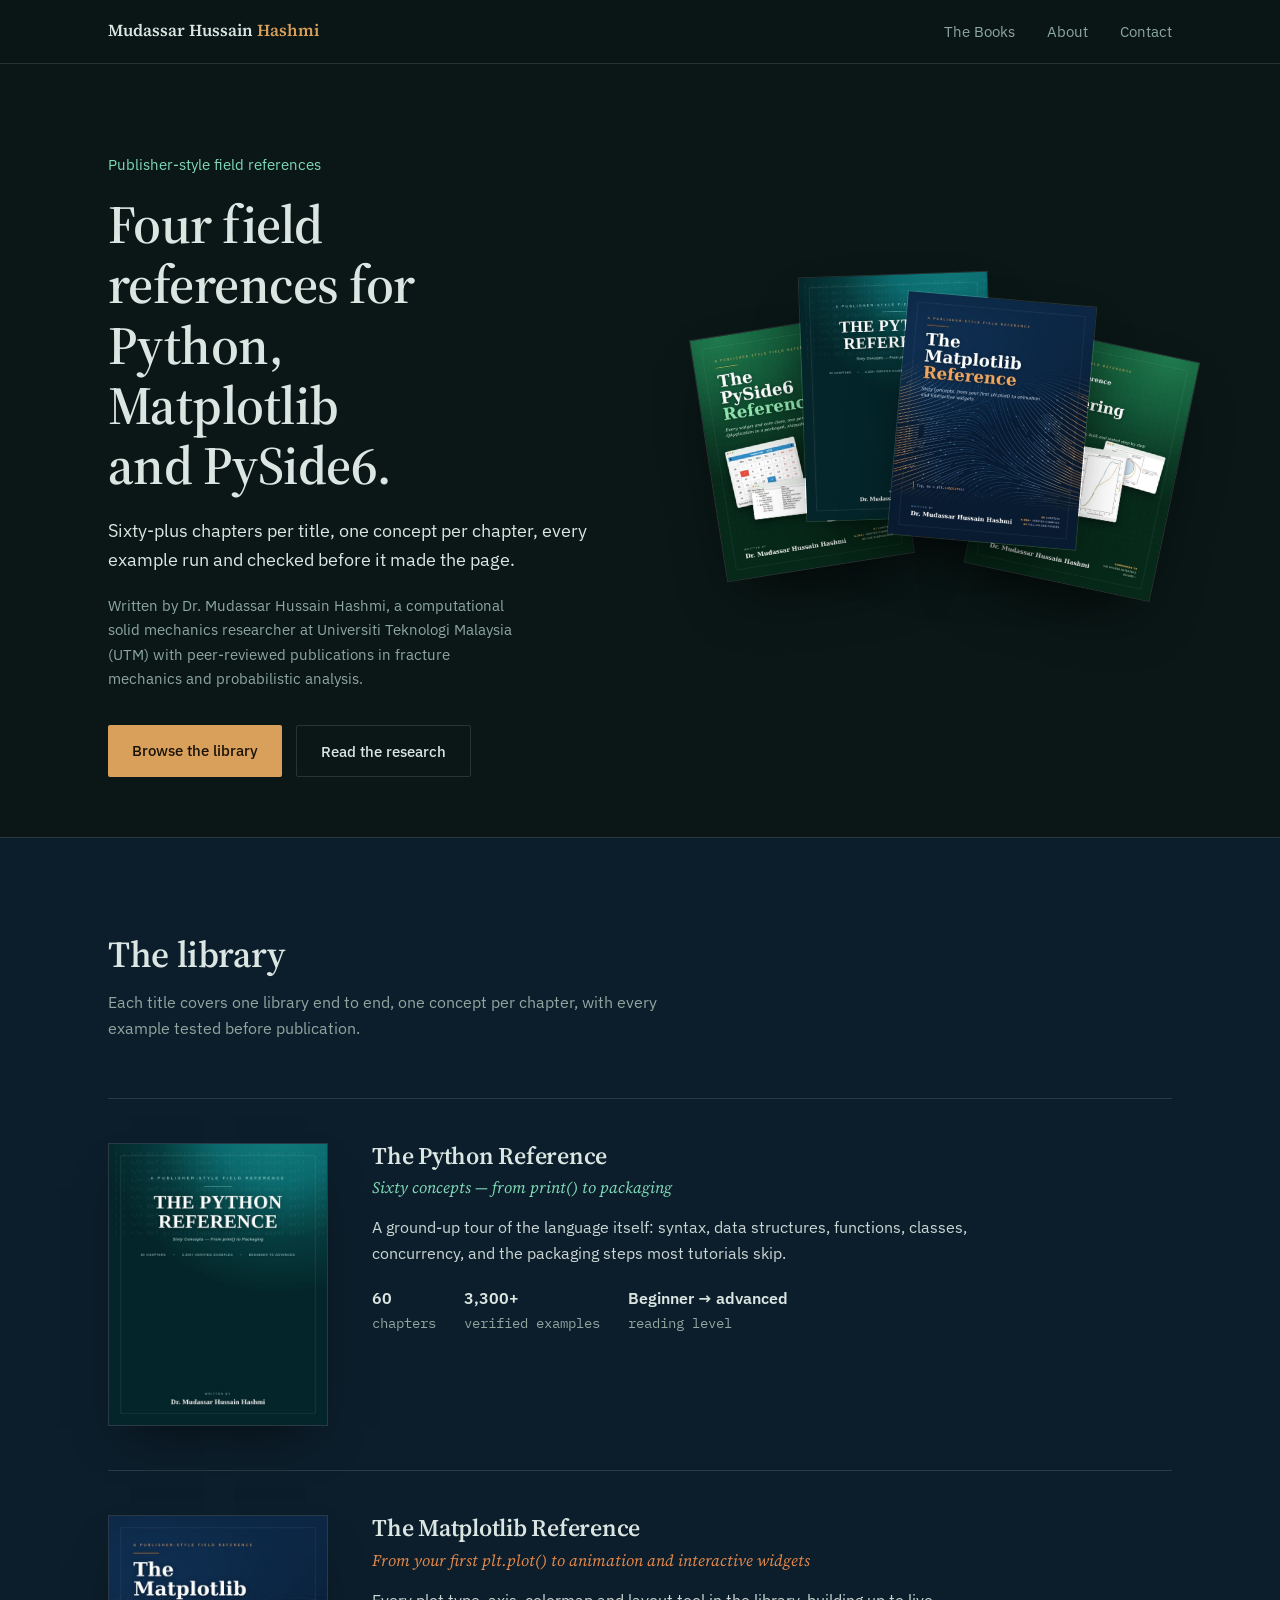
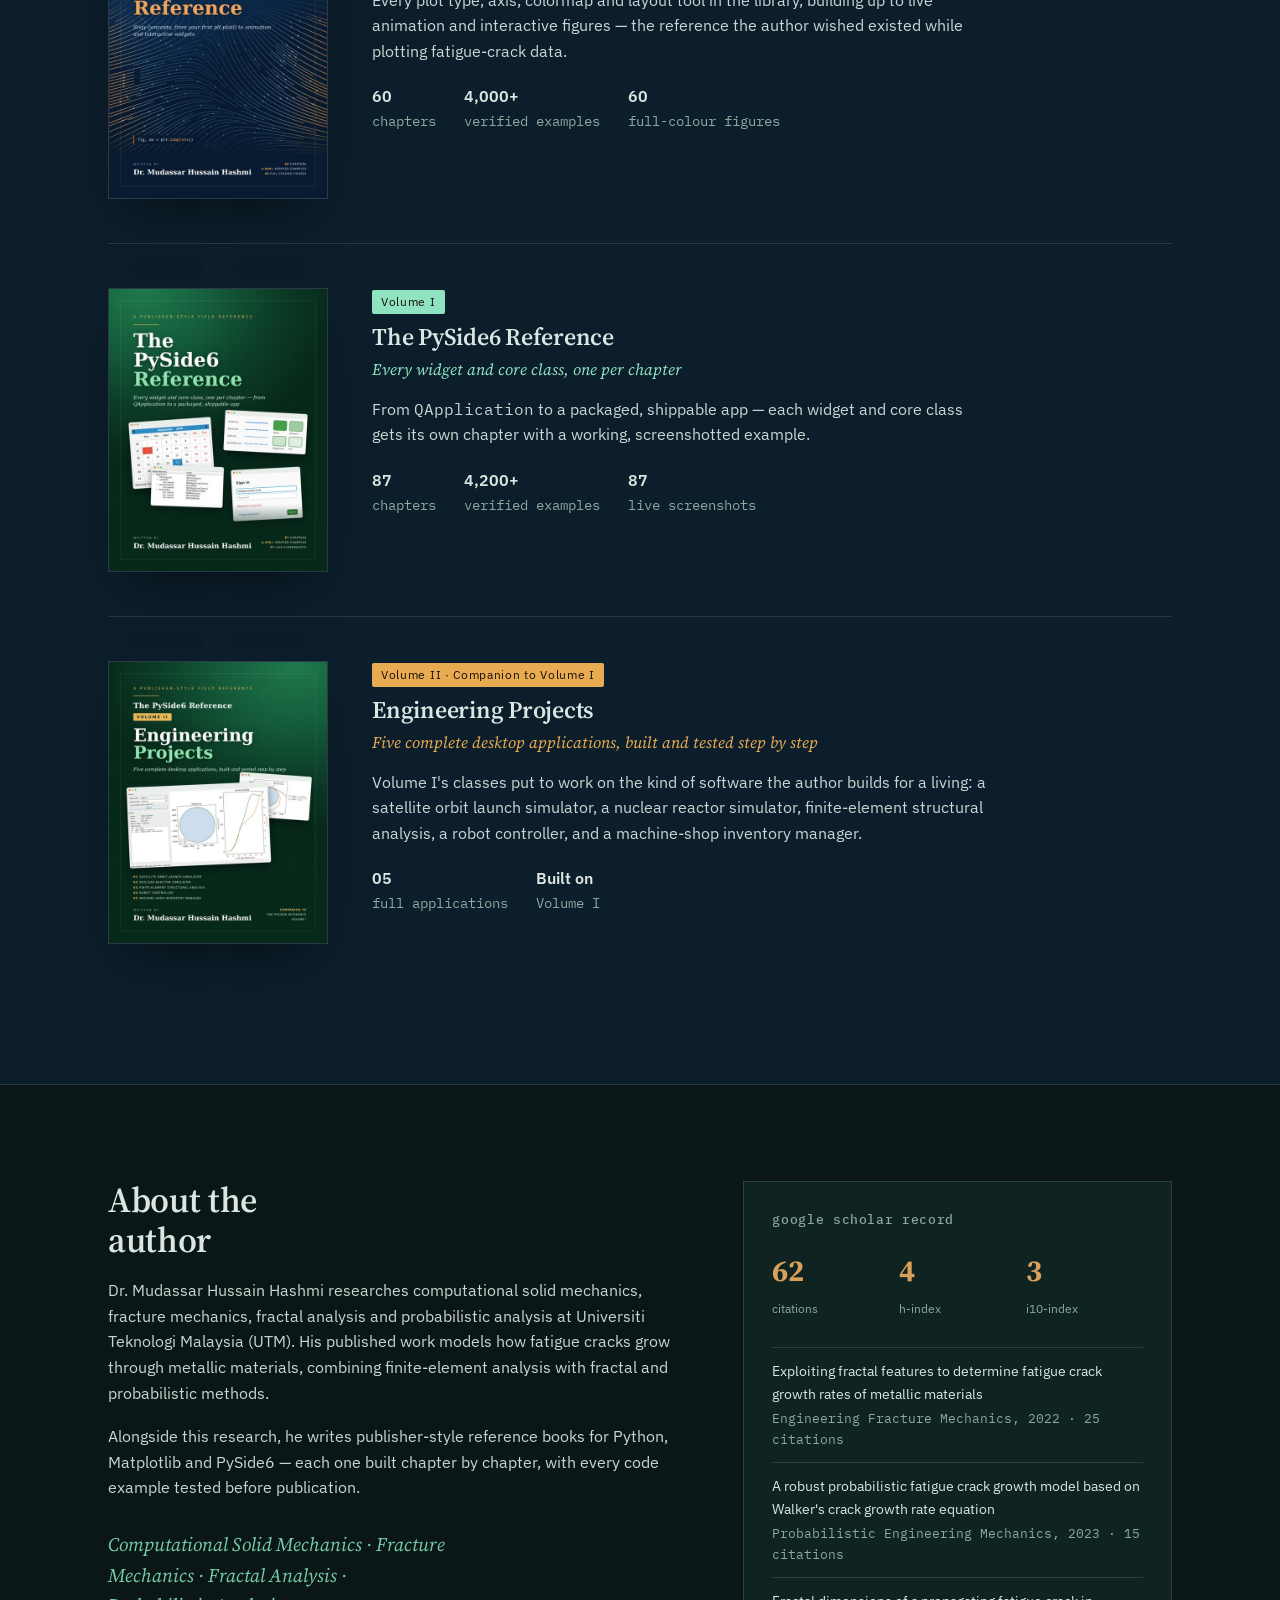
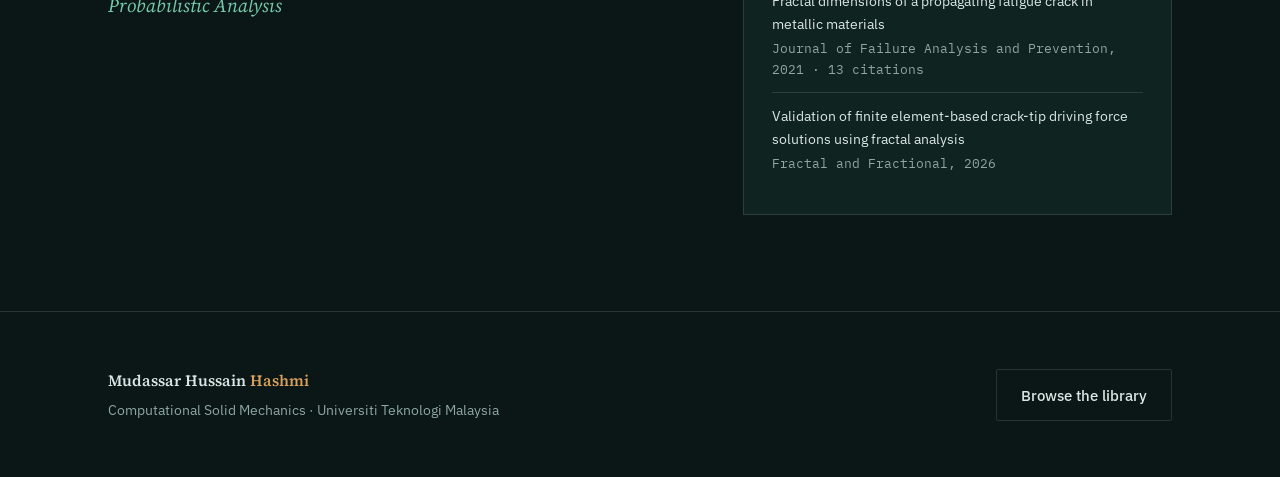
==== commit f6a90d78: "Update index.html" ====
--- a/website-pages/index.html
+++ b/website-pages/index.html
@@ -2,198 +2,258 @@
 <html lang="en">
 <head>
 <meta charset="UTF-8">
-<meta name="viewport" content="width=device-width, initial-scale=1">
-<title>Mudassar Hussain Hashmi — Fatigue & Fracture Mechanics</title>
+<meta name="viewport" content="width=device-width, initial-scale=1, viewport-fit=cover">
+<title>Mudassar Hussain Hashmi — Field References for Python</title>
 <link rel="preconnect" href="https://fonts.googleapis.com">
 <link rel="preconnect" href="https://fonts.gstatic.com" crossorigin>
-<link href="https://fonts.googleapis.com/css2?family=Source+Serif+4:opsz,wght@8..60,400;8..60,600;8..60,700&family=JetBrains+Mono:wght@400;500;600&display=swap" rel="stylesheet">
+<link href="https://fonts.googleapis.com/css2?family=Source+Serif+4:opsz,wght@8..60,400;8..60,600;8..60,700&family=IBM+Plex+Sans:wght@400;500;600&family=IBM+Plex+Mono:wght@400;500&display=swap" rel="stylesheet">
 <style>
   :root{
-    --ink:#16233B; --brass:#C48A34; --paper:#F6F5F1;
-    --slate:#5B6472; --text:#12151C; --line:#DCD8CE; --max:760px;
+    --ink:#0a1716; --ink2:#0c1e2b; --panel:#0f2420; --line:rgba(216,227,224,.14);
+    --text:#dbe6e2; --muted:#8ea79f; --paper:#eef1ec; --paper-text:#0e211d;
+    --gold:#d9a05b; --mint:#7fd9b6; --navy-accent:#e2874a;
+    --font-serif:'Source Serif 4', Georgia, serif;
+    --font-sans:'IBM Plex Sans', -apple-system, sans-serif;
+    --font-mono:'IBM Plex Mono', monospace;
+    box-sizing:border-box;
+    padding-top:env(safe-area-inset-top,0px);
+    padding-bottom:env(safe-area-inset-bottom,0px);
   }
-  *{box-sizing:border-box;}
-  html{scroll-behavior:smooth;}
-  body{margin:0; background:var(--paper); color:var(--text); font-family:'Source Serif 4', Georgia, serif; line-height:1.6; font-size:18px;}
-  .mono{font-family:'JetBrains Mono', monospace;}
+  @media (prefers-color-scheme: light){ :root:not([data-theme="dark"]){ --ink:#0a1716; --ink2:#0c1e2b; --panel:#0f2420; --text:#dbe6e2; } }
+  html{scroll-padding-top:env(safe-area-inset-top,0px); scroll-behavior:smooth;}
+  *{margin:0; box-sizing:inherit;}
+  body{background:var(--ink); color:var(--text); font-family:var(--font-sans); line-height:1.6; -webkit-font-smoothing:antialiased;}
+  img{max-width:100%; display:block;}
   a{color:inherit;}
-  .wrap{max-width:var(--max); margin:0 auto; padding:0 24px;}
-  .wrap-wide{max-width:1000px; margin:0 auto; padding:0 24px;}
-  header{padding:22px 0; border-bottom:1px solid var(--line);}
-  header .wrap-wide{display:flex; justify-content:space-between; align-items:center; flex-wrap:wrap; gap:12px;}
-  .brand{font-weight:600; font-size:17px; color:var(--ink); text-decoration:none;}
-  nav a{margin-left:26px; text-decoration:none; color:var(--slate); font-family:'JetBrains Mono', monospace; font-size:14px;}
-  nav a:hover{color:var(--brass);}
-  .hero{padding:80px 0 60px;}
-  .hero .wrap-wide{display:grid; grid-template-columns:1.1fr 1fr; gap:56px; align-items:center;}
-  h1{font-size:40px; line-height:1.15; color:var(--ink); margin:0 0 18px; font-weight:700;}
-  .lede{color:var(--slate); font-size:19px; margin:0 0 28px; max-width:52ch;}
-  .btn{display:inline-block; background:var(--ink); color:var(--paper); padding:12px 22px; text-decoration:none; font-family:'JetBrains Mono', monospace; font-size:14px; border-radius:2px;}
-  .btn.brass{background:var(--brass); color:#1c1305;}
-  .btn:hover{opacity:.88;}
-  .term{background:var(--ink); color:#D9E2EC; border-radius:6px; padding:22px 24px; font-family:'JetBrains Mono', monospace; font-size:13px; line-height:1.7; box-shadow:0 12px 30px rgba(22,35,59,.18);}
-  .term .dots{margin-bottom:14px; opacity:.5;}
-  .term .c1{color:#8FB3E0;} .term .c2{color:#C48A34;} .term .c3{color:#7FBFA0;}
-  section{padding:56px 0;}
-  section.line-top{border-top:1px solid var(--line);}
-  h2{font-size:13px; letter-spacing:.03em; color:var(--brass); font-family:'JetBrains Mono', monospace; margin:0 0 8px;}
-  h3{font-size:26px; color:var(--ink); margin:0 0 14px;}
-  p{margin:0 0 16px;}
-  .about-body{max-width:64ch;}
-  .pub-list{border-top:1px solid var(--line);}
-  .pub{display:grid; grid-template-columns:90px 1fr; gap:24px; padding:22px 0; border-bottom:1px solid var(--line);}
-  .pub .tag{font-family:'JetBrains Mono', monospace; font-size:12.5px; color:var(--slate); padding-top:3px;}
-  .pub h4{margin:0 0 6px; font-size:19px; color:var(--ink); font-weight:600;}
-  .pub .venue{font-family:'JetBrains Mono', monospace; font-size:12.5px; color:var(--slate); margin-bottom:8px;}
-  .pub p{margin:0 0 10px; color:var(--text); font-size:16px;}
-  .pub a.readlink{font-family:'JetBrains Mono', monospace; font-size:13px; color:var(--brass); text-decoration:none;}
-  .pub a.readlink:hover{text-decoration:underline;}
-  .grid2{display:grid; grid-template-columns:1fr 1fr; gap:32px;}
-  .card{border:1px solid var(--line); background:#fff; padding:26px; border-radius:4px;}
-  .card h4{font-size:19px; margin:0 0 6px; color:var(--ink);}
-  .card .meta{font-family:'JetBrains Mono', monospace; font-size:12.5px; color:var(--slate); margin-bottom:10px;}
-  .card p{font-size:16px; margin:0;}
-  footer{border-top:1px solid var(--line); padding:36px 0 50px; color:var(--slate); font-size:15px;}
-  footer .wrap-wide{display:flex; justify-content:space-between; flex-wrap:wrap; gap:14px;}
-  footer a{text-decoration:none; color:var(--ink); font-family:'JetBrains Mono', monospace; font-size:14px;}
-  @media (max-width:760px){
-    .hero .wrap-wide{grid-template-columns:1fr;} h1{font-size:30px;}
-    .pub{grid-template-columns:1fr; gap:4px;} .grid2{grid-template-columns:1fr;}
+  .wrap{max-width:1120px; margin:0 auto; padding:0 28px;}
+  section{padding:96px 0;}
+  h1,h2,h3{font-family:var(--font-serif); font-weight:600; line-height:1.12; letter-spacing:-.01em;}
+  code, .mono{font-family:var(--font-mono);}
+
+  /* ---------- NAV ---------- */
+  header{position:sticky; top:env(safe-area-inset-top,0px); z-index:20; background:rgba(10,23,22,.86); backdrop-filter:blur(10px); border-bottom:1px solid var(--line);}
+  .navrow{display:flex; align-items:center; justify-content:space-between; padding:18px 28px; max-width:1120px; margin:0 auto;}
+  .brand{font-family:var(--font-serif); font-size:1.05rem; font-weight:600;}
+  .brand span{color:var(--gold);}
+  nav a{font-size:.92rem; color:var(--muted); text-decoration:none; margin-left:28px;}
+  nav a:hover{color:var(--text);}
+
+  /* ---------- HERO ---------- */
+  .hero{padding:88px 0 60px; overflow:visible;}
+  .hero-grid{display:grid; grid-template-columns:1.15fr 1fr; gap:64px; align-items:center;}
+  .eyebrow{font-size:.95rem; color:var(--mint); margin-bottom:18px;}
+  .hero h1{font-size:clamp(2.3rem, 4.2vw, 3.4rem); max-width:12ch;}
+  .hero p.lede{margin-top:22px; font-size:1.12rem; color:var(--text); max-width:46ch;}
+  .hero .credential{margin-top:18px; font-size:.96rem; color:var(--muted); max-width:46ch;}
+  .cta-row{display:flex; gap:14px; margin-top:34px; flex-wrap:wrap;}
+  .btn{display:inline-block; padding:13px 24px; border-radius:2px; font-size:.95rem; font-weight:500; text-decoration:none; transition:transform .15s ease, background .15s ease;}
+  .btn-primary{background:var(--gold); color:#1a1208;}
+  .btn-primary:hover{background:#e6ae6c;}
+  .btn-ghost{border:1px solid var(--line); color:var(--text);}
+  .btn-ghost:hover{border-color:var(--mint); color:var(--mint);}
+
+  .fan{position:relative; height:400px;}
+  .fan img{position:absolute; width:190px; border:1px solid rgba(255,255,255,.12); box-shadow:0 30px 60px -20px rgba(0,0,0,.65);}
+  .fan .f1{left:0; top:60px; transform:rotate(-9deg); z-index:1;}
+  .fan .f2{left:95px; top:10px; transform:rotate(-2deg); z-index:2;}
+  .fan .f3{left:190px; top:34px; transform:rotate(5deg); z-index:3;}
+  .fan .f4{left:280px; top:76px; transform:rotate(12deg); z-index:1;}
+
+  /* ---------- SECTION HEADS ---------- */
+  .sec-head{max-width:60ch; margin-bottom:56px;}
+  .sec-head h2{font-size:clamp(1.7rem,3vw,2.3rem);}
+  .sec-head p{color:var(--muted); margin-top:14px; font-size:1.02rem;}
+  #library{background:var(--ink2); border-top:1px solid var(--line); border-bottom:1px solid var(--line);}
+
+  /* ---------- BOOK ROWS ---------- */
+  .book{display:grid; grid-template-columns:220px 1fr; gap:44px; padding:44px 0; border-top:1px solid var(--line); align-items:start;}
+  .book:first-of-type{border-top:none;}
+  .book img{border:1px solid rgba(255,255,255,.12); box-shadow:0 24px 48px -22px rgba(0,0,0,.6);}
+  .book .vol{display:inline-block; font-size:.72rem; letter-spacing:.06em; color:#1a1208; background:var(--accent,var(--gold)); padding:3px 9px; border-radius:2px; margin-bottom:10px;}
+  .book h3{font-size:1.5rem; color:var(--text);}
+  .book .tagline{color:var(--accent,var(--mint)); font-size:1rem; margin-top:6px; font-family:var(--font-serif); font-style:italic;}
+  .book p.desc{margin-top:14px; max-width:62ch; color:var(--text); opacity:.92;}
+  .stats{display:flex; gap:28px; margin-top:20px; flex-wrap:wrap;}
+  .stat{font-family:var(--font-mono); font-size:.86rem; color:var(--muted);}
+  .stat b{color:var(--text); font-size:1rem; display:block; font-family:var(--font-sans); font-weight:600;}
+
+  /* ---------- ABOUT ---------- */
+  .about-grid{display:grid; grid-template-columns:1.2fr .9fr; gap:64px;}
+  .about-grid h2{font-size:clamp(1.7rem,3vw,2.2rem); max-width:14ch;}
+  .about-grid p{margin-top:18px; max-width:58ch; color:var(--text); opacity:.92;}
+  .about-grid p.pull{font-family:var(--font-serif); font-style:italic; font-size:1.2rem; color:var(--mint); margin-top:28px; max-width:34ch;}
+  .panel{background:var(--panel); border:1px solid var(--line); padding:28px;}
+  .panel h4{font-size:.8rem; letter-spacing:.05em; color:var(--muted); font-weight:500; margin-bottom:16px; font-family:var(--font-mono);}
+  .metrics{display:grid; grid-template-columns:repeat(3,1fr); gap:10px; margin-bottom:26px;}
+  .metric b{display:block; font-family:var(--font-serif); font-size:1.9rem; color:var(--gold);}
+  .metric span{font-size:.78rem; color:var(--muted);}
+  .pub{padding:12px 0; border-top:1px solid var(--line); font-size:.88rem;}
+  .pub:first-of-type{border-top:none;}
+  .pub .t{color:var(--text);}
+  .pub .m{color:var(--muted); font-size:.8rem; margin-top:4px; font-family:var(--font-mono);}
+
+  footer{border-top:1px solid var(--line); padding:56px 0; }
+  .foot-row{display:flex; justify-content:space-between; align-items:center; flex-wrap:wrap; gap:20px;}
+  .foot-row .brand{font-size:.98rem;}
+  footer p{color:var(--muted); font-size:.85rem;}
+
+  @media (max-width:860px){
+    .hero-grid{grid-template-columns:1fr;}
+    .fan{height:300px; margin-top:20px;}
+    .fan img{width:150px;}
+    .fan .f1{left:0; top:60px;} .fan .f2{left:70px; top:0;} .fan .f3{left:140px; top:40px;} .fan .f4{left:205px; top:80px;}
+    .about-grid{grid-template-columns:1fr;}
+    .book{grid-template-columns:1fr; gap:20px;}
+    .book img{width:160px;}
+    section{padding:64px 0;}
+    nav a{margin-left:16px; font-size:.85rem;}
   }
 </style>
 </head>
 <body>
 
 <header>
-  <div class="wrap-wide">
-    <a class="brand" href="#top">Mudassar Hussain Hashmi</a>
+  <div class="navrow">
+    <div class="brand">Mudassar Hussain <span>Hashmi</span></div>
     <nav>
+      <a href="#library">The Books</a>
       <a href="#about">About</a>
-      <a href="#publications">Publications</a>
-      <a href="#work">Research</a>
       <a href="#contact">Contact</a>
     </nav>
   </div>
 </header>
 
-<div id="top" class="hero">
-  <div class="wrap-wide">
+<section class="hero">
+  <div class="wrap hero-grid">
     <div>
-      <h1>Modeling how metal structures fail — and predicting it before they do.</h1>
-      <p class="lede">I'm a mechanical engineer researching fatigue and fracture mechanics: fractal-based and probabilistic models that predict crack growth in metallic materials and complex structures, from compressor blades to wind turbine components.</p>
-      <a class="btn brass" href="#publications">See my publications</a>
-    </div>
-    <div class="term">
-      <div class="dots mono">● ● ●</div>
-      <div><span class="c1">def</span> <span class="c2">crack_growth_rate</span>(dK, C, n):</div>
-      <div>&nbsp;&nbsp;<span class="c1">return</span> C * dK ** n</div>
-      <div>&nbsp;</div>
-      <div class="c3"># the Paris law — where my research starts</div>
-    </div>
-  </div>
-</div>
-
-<section id="about" class="line-top">
+      <div class="eyebrow">Publisher-style field references</div>
+      <h1>Four field references for Python, Matplotlib and PySide6.</h1>
+      <p class="lede">Sixty-plus chapters per title, one concept per chapter, every example run and checked before it made the page.</p>
+      <p class="credential">Written by Dr. Mudassar Hussain Hashmi, a computational solid mechanics researcher at Universiti Teknologi Malaysia (UTM) with peer-reviewed publications in fracture mechanics and probabilistic analysis.</p>
+      <div class="cta-row">
+        <a class="btn btn-primary" href="#library">Browse the library</a>
+        <a class="btn btn-ghost" href="#about">Read the research</a>
+      </div>
+    </div>
+    <div class="fan">
+      <img class="f1" src="[data-uri]" alt="The PySide6 Reference">
+      <img class="f2" src="[data-uri]" alt="The Python Reference">
+      <img class="f3" src="[data-uri]" alt="The Matplotlib Reference">
+      <img class="f4" src="[data-uri]" alt="The PySide6 Reference Volume II">
+    </div>
+  </div>
+</section>
+
+<section id="library">
   <div class="wrap">
-    <h2>about</h2>
-    <h3>From martensitic steel to wind turbine blades</h3>
-    <div class="about-body">
-      <p>I work at the intersection of experimental mechanics, image analysis, and probabilistic modeling — using fatigue testing, finite element simulation (ABAQUS, ANSYS), and Python-based algorithms to understand how cracks grow in real engineering structures, especially where the crack geometry factor needed for classical fracture mechanics isn't available.</p>
-      <p>My work has developed a fractal-analysis method that reads the microscopic morphology of a growing crack directly from optical images — box-counting the fractal dimension of the crack edge — to determine the crack-tip driving force without needing a closed-form geometry factor. I've extended this into a probabilistic fatigue crack growth model (based on Walker's equation, fit by maximum likelihood estimation) that accounts for uncertainty in both stress intensity range and stress ratio.</p>
-      <p>I hold an MS in Mechanical Engineering from PIEAS (Gold Medal, CGPA 3.96/4.00) and a BS from the University of Wah (Gold Medal, CGPA 3.83/4.00), and I'm currently pursuing opportunities in damage modeling for large-scale structures, including wind turbine blades.</p>
+    <div class="sec-head">
+      <h2>The library</h2>
+      <p>Each title covers one library end to end, one concept per chapter, with every example tested before publication.</p>
+    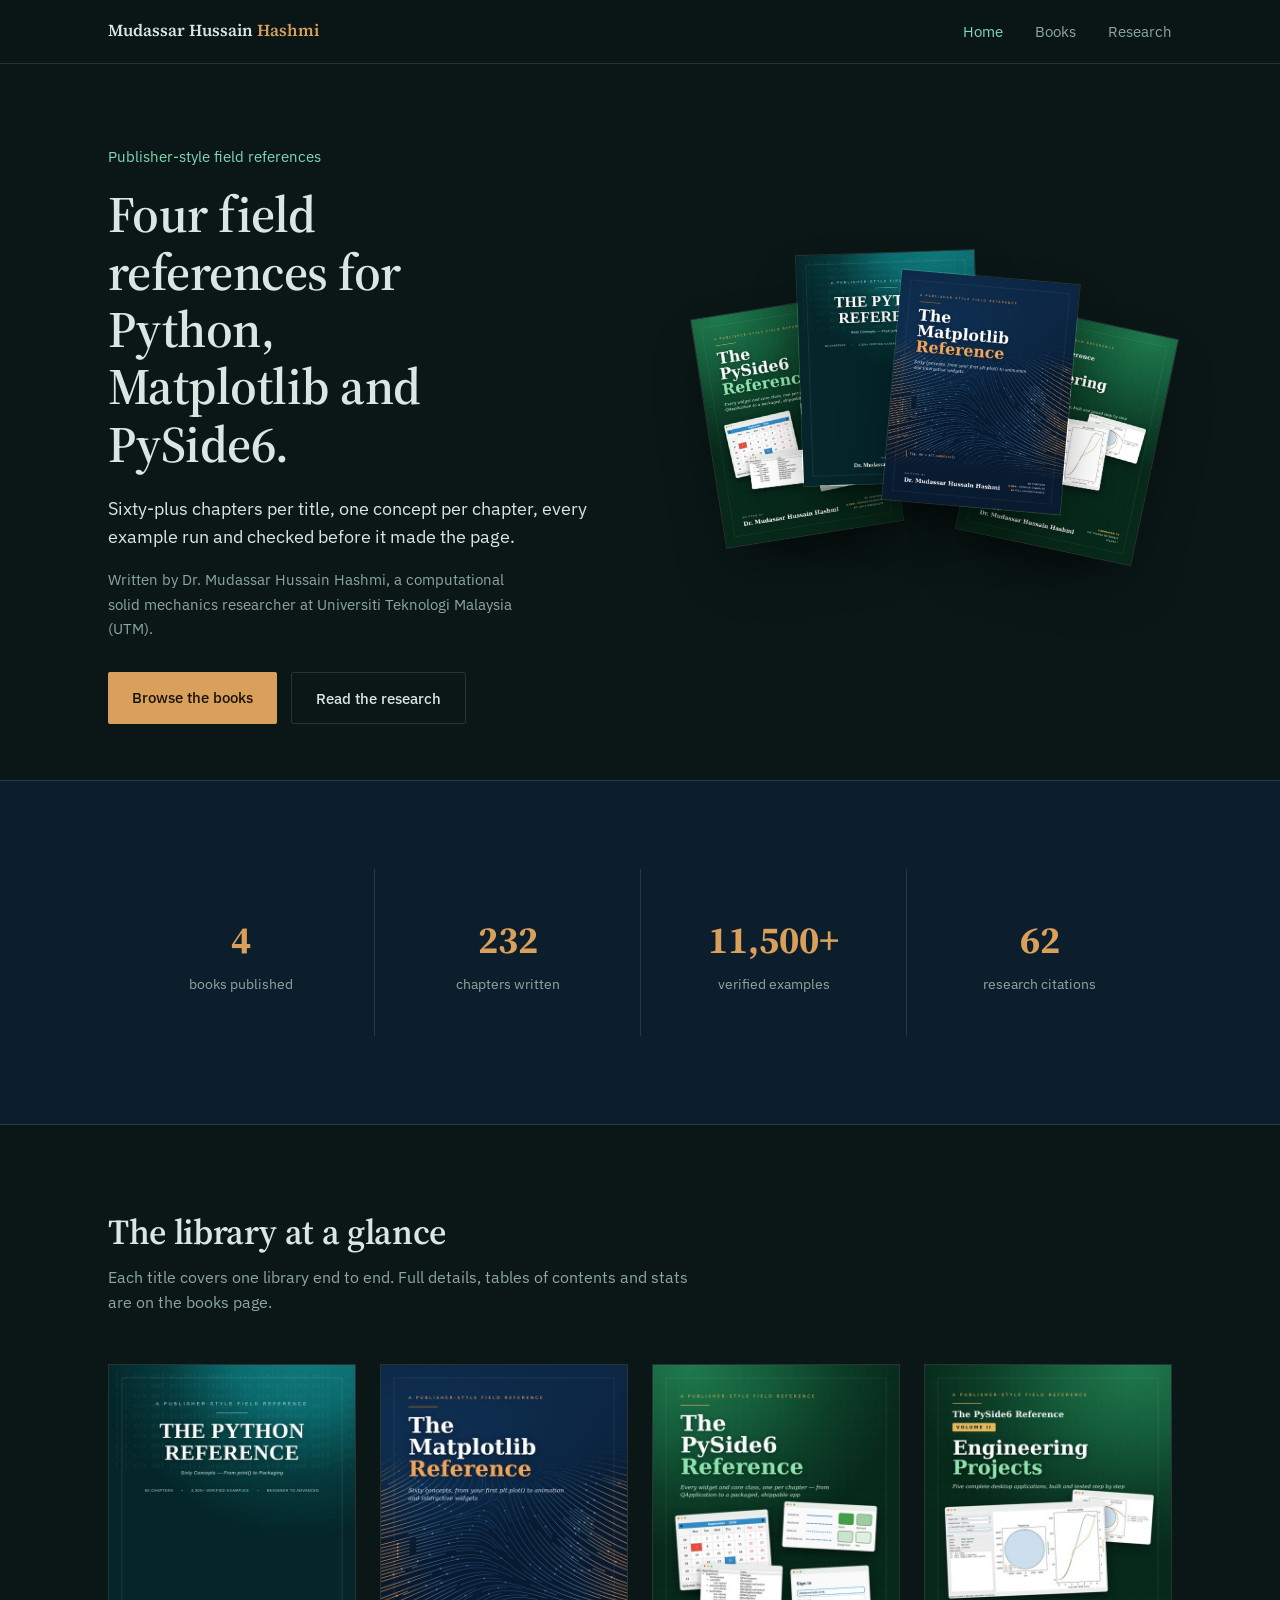
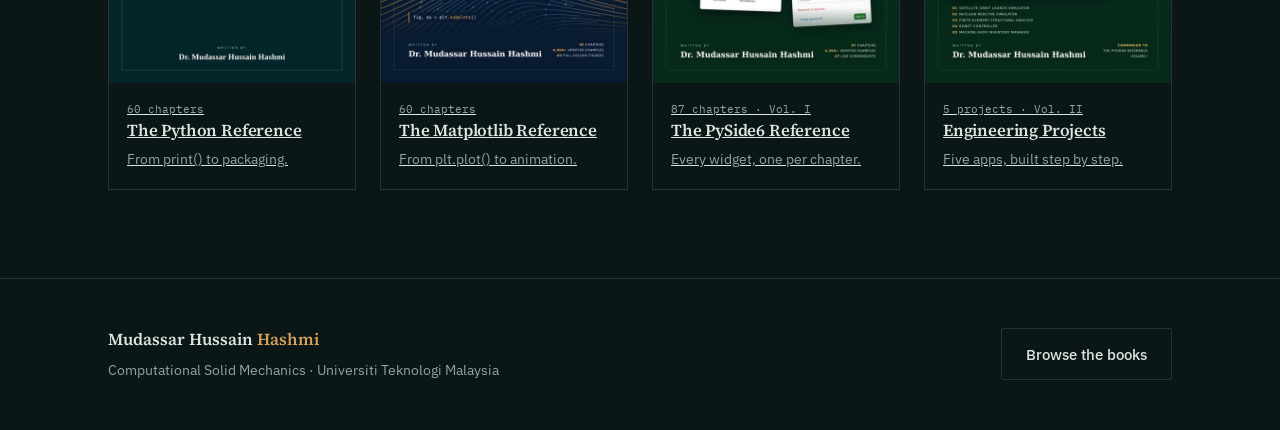
==== commit 783bffd3: "Add files via upload" ====
--- a/website-pages/index.html
+++ b/website-pages/index.html
@@ -2,113 +2,10 @@
 <html lang="en">
 <head>
 <meta charset="UTF-8">
-<meta name="viewport" content="width=device-width, initial-scale=1, viewport-fit=cover">
+<meta name="viewport" content="width=device-width, initial-scale=1">
 <title>Mudassar Hussain Hashmi — Field References for Python</title>
-<link rel="preconnect" href="https://fonts.googleapis.com">
-<link rel="preconnect" href="https://fonts.gstatic.com" crossorigin>
-<link href="https://fonts.googleapis.com/css2?family=Source+Serif+4:opsz,wght@8..60,400;8..60,600;8..60,700&family=IBM+Plex+Sans:wght@400;500;600&family=IBM+Plex+Mono:wght@400;500&display=swap" rel="stylesheet">
-<style>
-  :root{
-    --ink:#0a1716; --ink2:#0c1e2b; --panel:#0f2420; --line:rgba(216,227,224,.14);
-    --text:#dbe6e2; --muted:#8ea79f; --paper:#eef1ec; --paper-text:#0e211d;
-    --gold:#d9a05b; --mint:#7fd9b6; --navy-accent:#e2874a;
-    --font-serif:'Source Serif 4', Georgia, serif;
-    --font-sans:'IBM Plex Sans', -apple-system, sans-serif;
-    --font-mono:'IBM Plex Mono', monospace;
-    box-sizing:border-box;
-    padding-top:env(safe-area-inset-top,0px);
-    padding-bottom:env(safe-area-inset-bottom,0px);
-  }
-  @media (prefers-color-scheme: light){ :root:not([data-theme="dark"]){ --ink:#0a1716; --ink2:#0c1e2b; --panel:#0f2420; --text:#dbe6e2; } }
-  html{scroll-padding-top:env(safe-area-inset-top,0px); scroll-behavior:smooth;}
-  *{margin:0; box-sizing:inherit;}
-  body{background:var(--ink); color:var(--text); font-family:var(--font-sans); line-height:1.6; -webkit-font-smoothing:antialiased;}
-  img{max-width:100%; display:block;}
-  a{color:inherit;}
-  .wrap{max-width:1120px; margin:0 auto; padding:0 28px;}
-  section{padding:96px 0;}
-  h1,h2,h3{font-family:var(--font-serif); font-weight:600; line-height:1.12; letter-spacing:-.01em;}
-  code, .mono{font-family:var(--font-mono);}
-
-  /* ---------- NAV ---------- */
-  header{position:sticky; top:env(safe-area-inset-top,0px); z-index:20; background:rgba(10,23,22,.86); backdrop-filter:blur(10px); border-bottom:1px solid var(--line);}
-  .navrow{display:flex; align-items:center; justify-content:space-between; padding:18px 28px; max-width:1120px; margin:0 auto;}
-  .brand{font-family:var(--font-serif); font-size:1.05rem; font-weight:600;}
-  .brand span{color:var(--gold);}
-  nav a{font-size:.92rem; color:var(--muted); text-decoration:none; margin-left:28px;}
-  nav a:hover{color:var(--text);}
-
-  /* ---------- HERO ---------- */
-  .hero{padding:88px 0 60px; overflow:visible;}
-  .hero-grid{display:grid; grid-template-columns:1.15fr 1fr; gap:64px; align-items:center;}
-  .eyebrow{font-size:.95rem; color:var(--mint); margin-bottom:18px;}
-  .hero h1{font-size:clamp(2.3rem, 4.2vw, 3.4rem); max-width:12ch;}
-  .hero p.lede{margin-top:22px; font-size:1.12rem; color:var(--text); max-width:46ch;}
-  .hero .credential{margin-top:18px; font-size:.96rem; color:var(--muted); max-width:46ch;}
-  .cta-row{display:flex; gap:14px; margin-top:34px; flex-wrap:wrap;}
-  .btn{display:inline-block; padding:13px 24px; border-radius:2px; font-size:.95rem; font-weight:500; text-decoration:none; transition:transform .15s ease, background .15s ease;}
-  .btn-primary{background:var(--gold); color:#1a1208;}
-  .btn-primary:hover{background:#e6ae6c;}
-  .btn-ghost{border:1px solid var(--line); color:var(--text);}
-  .btn-ghost:hover{border-color:var(--mint); color:var(--mint);}
-
-  .fan{position:relative; height:400px;}
-  .fan img{position:absolute; width:190px; border:1px solid rgba(255,255,255,.12); box-shadow:0 30px 60px -20px rgba(0,0,0,.65);}
-  .fan .f1{left:0; top:60px; transform:rotate(-9deg); z-index:1;}
-  .fan .f2{left:95px; top:10px; transform:rotate(-2deg); z-index:2;}
-  .fan .f3{left:190px; top:34px; transform:rotate(5deg); z-index:3;}
-  .fan .f4{left:280px; top:76px; transform:rotate(12deg); z-index:1;}
-
-  /* ---------- SECTION HEADS ---------- */
-  .sec-head{max-width:60ch; margin-bottom:56px;}
-  .sec-head h2{font-size:clamp(1.7rem,3vw,2.3rem);}
-  .sec-head p{color:var(--muted); margin-top:14px; font-size:1.02rem;}
-  #library{background:var(--ink2); border-top:1px solid var(--line); border-bottom:1px solid var(--line);}
-
-  /* ---------- BOOK ROWS ---------- */
-  .book{display:grid; grid-template-columns:220px 1fr; gap:44px; padding:44px 0; border-top:1px solid var(--line); align-items:start;}
-  .book:first-of-type{border-top:none;}
-  .book img{border:1px solid rgba(255,255,255,.12); box-shadow:0 24px 48px -22px rgba(0,0,0,.6);}
-  .book .vol{display:inline-block; font-size:.72rem; letter-spacing:.06em; color:#1a1208; background:var(--accent,var(--gold)); padding:3px 9px; border-radius:2px; margin-bottom:10px;}
-  .book h3{font-size:1.5rem; color:var(--text);}
-  .book .tagline{color:var(--accent,var(--mint)); font-size:1rem; margin-top:6px; font-family:var(--font-serif); font-style:italic;}
-  .book p.desc{margin-top:14px; max-width:62ch; color:var(--text); opacity:.92;}
-  .stats{display:flex; gap:28px; margin-top:20px; flex-wrap:wrap;}
-  .stat{font-family:var(--font-mono); font-size:.86rem; color:var(--muted);}
-  .stat b{color:var(--text); font-size:1rem; display:block; font-family:var(--font-sans); font-weight:600;}
-
-  /* ---------- ABOUT ---------- */
-  .about-grid{display:grid; grid-template-columns:1.2fr .9fr; gap:64px;}
-  .about-grid h2{font-size:clamp(1.7rem,3vw,2.2rem); max-width:14ch;}
-  .about-grid p{margin-top:18px; max-width:58ch; color:var(--text); opacity:.92;}
-  .about-grid p.pull{font-family:var(--font-serif); font-style:italic; font-size:1.2rem; color:var(--mint); margin-top:28px; max-width:34ch;}
-  .panel{background:var(--panel); border:1px solid var(--line); padding:28px;}
-  .panel h4{font-size:.8rem; letter-spacing:.05em; color:var(--muted); font-weight:500; margin-bottom:16px; font-family:var(--font-mono);}
-  .metrics{display:grid; grid-template-columns:repeat(3,1fr); gap:10px; margin-bottom:26px;}
-  .metric b{display:block; font-family:var(--font-serif); font-size:1.9rem; color:var(--gold);}
-  .metric span{font-size:.78rem; color:var(--muted);}
-  .pub{padding:12px 0; border-top:1px solid var(--line); font-size:.88rem;}
-  .pub:first-of-type{border-top:none;}
-  .pub .t{color:var(--text);}
-  .pub .m{color:var(--muted); font-size:.8rem; margin-top:4px; font-family:var(--font-mono);}
-
-  footer{border-top:1px solid var(--line); padding:56px 0; }
-  .foot-row{display:flex; justify-content:space-between; align-items:center; flex-wrap:wrap; gap:20px;}
-  .foot-row .brand{font-size:.98rem;}
-  footer p{color:var(--muted); font-size:.85rem;}
-
-  @media (max-width:860px){
-    .hero-grid{grid-template-columns:1fr;}
-    .fan{height:300px; margin-top:20px;}
-    .fan img{width:150px;}
-    .fan .f1{left:0; top:60px;} .fan .f2{left:70px; top:0;} .fan .f3{left:140px; top:40px;} .fan .f4{left:205px; top:80px;}
-    .about-grid{grid-template-columns:1fr;}
-    .book{grid-template-columns:1fr; gap:20px;}
-    .book img{width:160px;}
-    section{padding:64px 0;}
-    nav a{margin-left:16px; font-size:.85rem;}
-  }
-</style>
+<meta name="description" content="Four publisher-style field references for Python, Matplotlib and PySide6, written by Dr. Mudassar Hussain Hashmi.">
+<link rel="stylesheet" href="assets/css/main.css">
 </head>
 <body>
 
@@ -116,9 +13,9 @@
   <div class="navrow">
     <div class="brand">Mudassar Hussain <span>Hashmi</span></div>
     <nav>
-      <a href="#library">The Books</a>
-      <a href="#about">About</a>
-      <a href="#contact">Contact</a>
+      <a href="index.html" class="active">Home</a>
+      <a href="books.html">Books</a>
+      <a href="research.html">Research</a>
     </nav>
   </div>
 </header>
@@ -129,118 +26,69 @@
       <div class="eyebrow">Publisher-style field references</div>
       <h1>Four field references for Python, Matplotlib and PySide6.</h1>
       <p class="lede">Sixty-plus chapters per title, one concept per chapter, every example run and checked before it made the page.</p>
-      <p class="credential">Written by Dr. Mudassar Hussain Hashmi, a computational solid mechanics researcher at Universiti Teknologi Malaysia (UTM) with peer-reviewed publications in fracture mechanics and probabilistic analysis.</p>
+      <p class="credential">Written by Dr. Mudassar Hussain Hashmi, a computational solid mechanics researcher at Universiti Teknologi Malaysia (UTM).</p>
       <div class="cta-row">
-        <a class="btn btn-primary" href="#library">Browse the library</a>
-        <a class="btn btn-ghost" href="#about">Read the research</a>
+        <a class="btn btn-primary" href="books.html">Browse the books</a>
+        <a class="btn btn-ghost" href="research.html">Read the research</a>
       </div>
     </div>
     <div class="fan">
-      <img class="f1" src="[data-uri]" alt="The PySide6 Reference">
-      <img class="f2" src="[data-uri]" alt="The Python Reference">
-      <img class="f3" src="[data-uri]" alt="The Matplotlib Reference">
-      <img class="f4" src="[data-uri]" alt="The PySide6 Reference Volume II">
+      <img class="f1" src="assets/img/book3.jpg" alt="The PySide6 Reference">
+      <img class="f2" src="assets/img/book1.jpg" alt="The Python Reference">
+      <img class="f3" src="assets/img/book2.jpg" alt="The Matplotlib Reference">
+      <img class="f4" src="assets/img/book4.jpg" alt="The PySide6 Reference Volume II">
     </div>
   </div>
 </section>
 
-<section id="library">
+<section class="stat-strip">
   <div class="wrap">
-    <div class="sec-head">
-      <h2>The library</h2>
-      <p>Each title covers one library end to end, one concept per chapter, with every example tested before publication.</p>
-    </div>
-
-    <div class="book" style="--accent:#7fd9b6">
-      <img src="[data-uri]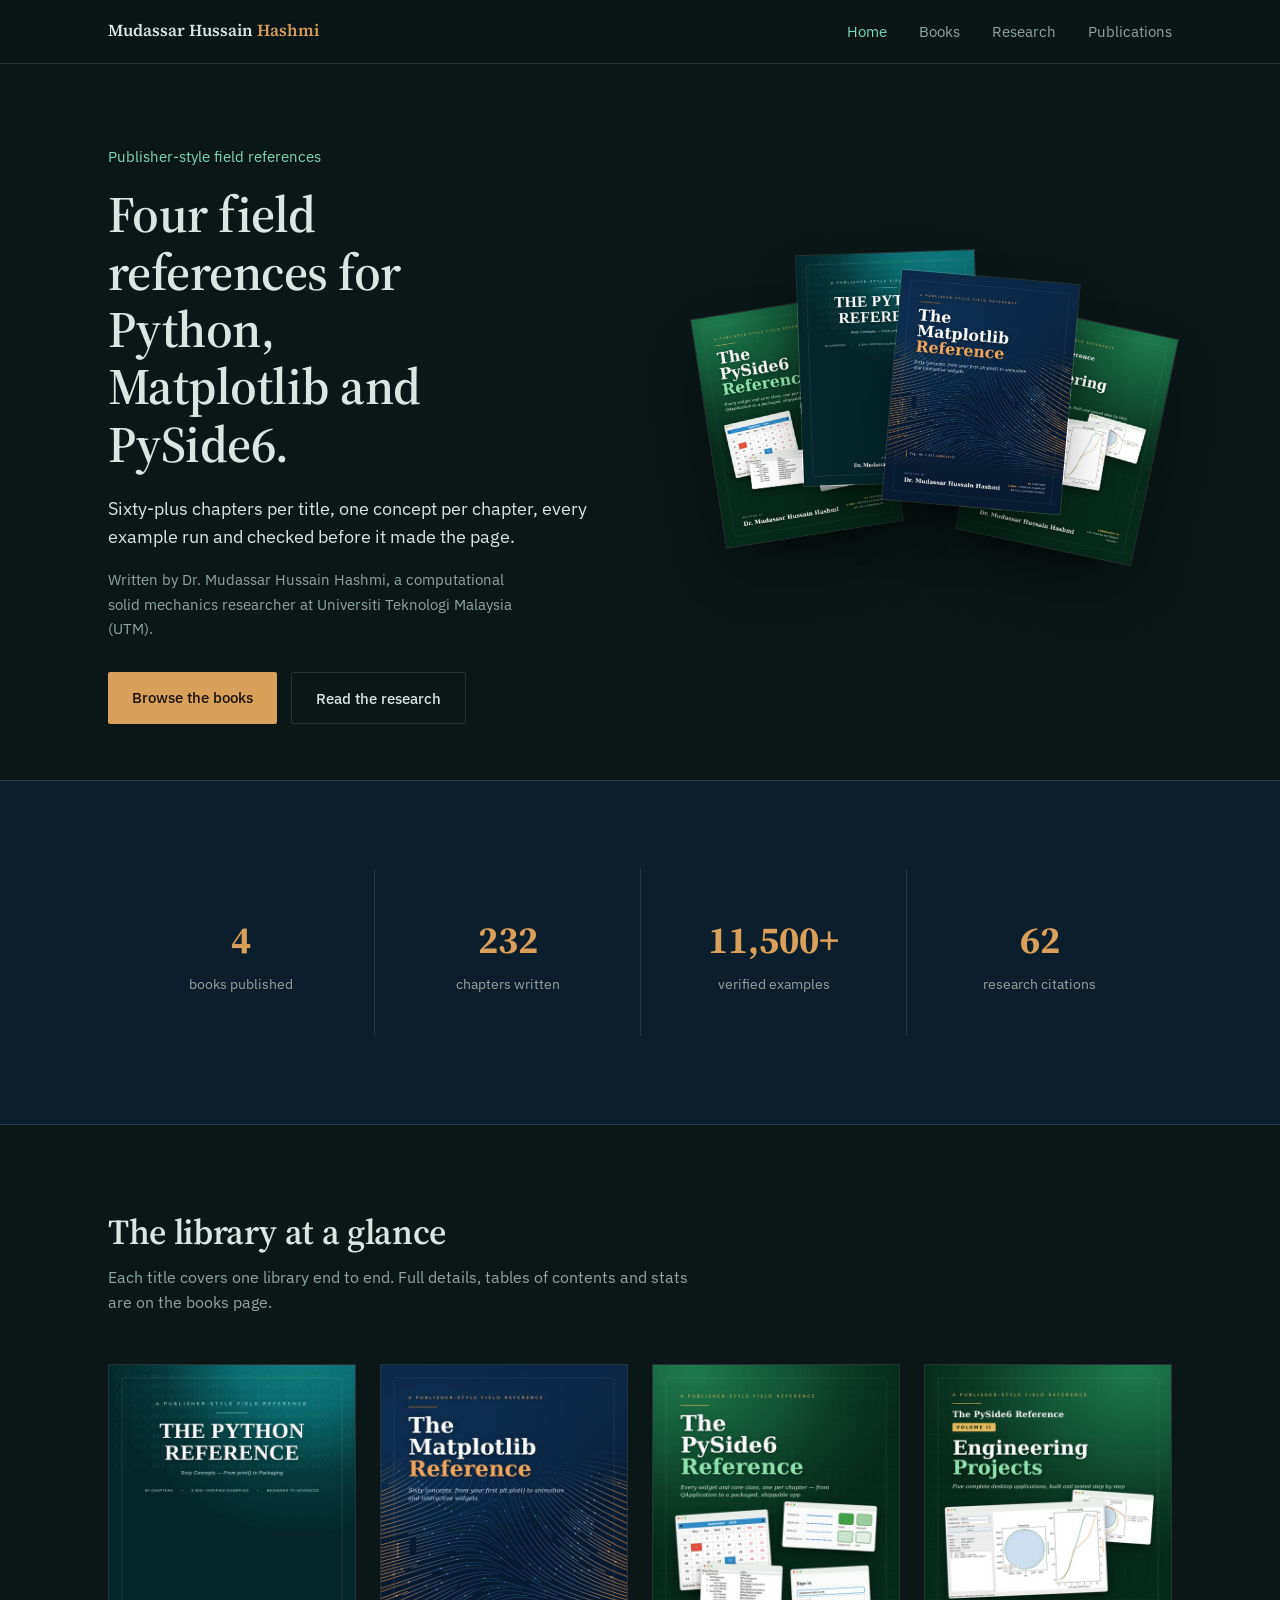
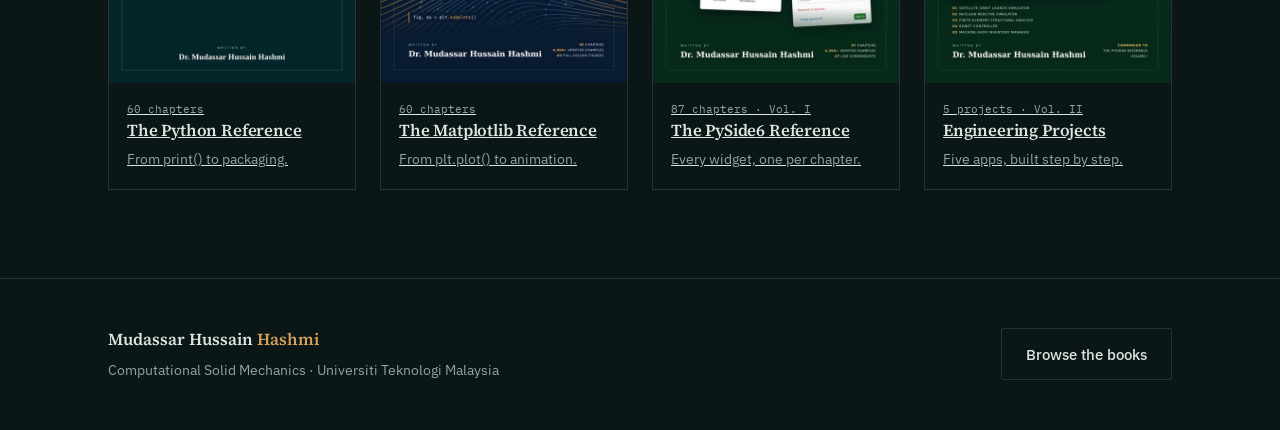
==== commit 7c944a31: "Add files via upload" ====
--- a/website-pages/index.html
+++ b/website-pages/index.html
@@ -16,6 +16,7 @@
       <a href="index.html" class="active">Home</a>
       <a href="books.html">Books</a>
       <a href="research.html">Research</a>
+      <a href="publications.html">Publications</a>
     </nav>
   </div>
 </header>
@@ -46,7 +47,7 @@
     <div class="stat-block"><b>4</b><span>books published</span></div>
     <div class="stat-block"><b>232</b><span>chapters written</span></div>
     <div class="stat-block"><b>11,500+</b><span>verified examples</span></div>
-    <div class="stat-block"><b>62</b><span>research citations</span></div>
+    <a class="stat-block" href="publications.html" style="text-decoration:none; color:inherit; display:block;"><b>62</b><span>research citations</span></a>
   </div>
 </section>
 
--- a/website-pages/assets/css/main.css
+++ b/website-pages/assets/css/main.css
@@ -98,6 +98,25 @@
 .pub:first-of-type{border-top:none;}
 .pub .m{color:var(--muted); font-size:.8rem; margin-top:4px; font-family:var(--font-mono);}
 
+/* publications page (ScienceDirect-style article preview) */
+.paper{padding:36px 0; border-top:1px solid var(--line);}
+.paper:first-of-type{border-top:none;}
+.paper .year-badge{display:inline-block; font-family:var(--font-mono); font-size:.72rem; color:var(--ink); background:var(--mint); padding:3px 9px; border-radius:2px; margin-bottom:14px;}
+.paper h3{font-size:1.25rem; line-height:1.3; max-width:52ch;}
+.paper h3 a{color:var(--text); text-decoration:none; border-bottom:1px solid var(--line);}
+.paper h3 a:hover{color:var(--mint); border-color:var(--mint);}
+.paper .authors{margin-top:8px; font-size:.9rem; color:var(--muted);}
+.paper .authors b{color:var(--text); font-weight:500;}
+.paper .cite{margin-top:4px; font-size:.86rem; color:var(--muted); font-style:italic;}
+.paper .abstract-label{margin-top:18px; font-size:.72rem; letter-spacing:.08em; text-transform:uppercase; color:var(--muted); font-family:var(--font-mono);}
+.paper .abstract{margin-top:8px; font-size:.94rem; max-width:70ch; opacity:.92;}
+.paper .keywords{margin-top:14px; display:flex; flex-wrap:wrap; gap:8px;}
+.paper .keywords span{font-size:.75rem; color:var(--muted); border:1px solid var(--line); padding:3px 10px; border-radius:20px;}
+.paper .paper-foot{margin-top:18px; display:flex; align-items:center; gap:18px; flex-wrap:wrap;}
+.paper .doi-link{font-family:var(--font-mono); font-size:.82rem; color:var(--gold); text-decoration:none; border-bottom:1px solid transparent;}
+.paper .doi-link:hover{border-color:var(--gold);}
+.paper .cited-by{font-family:var(--font-mono); font-size:.78rem; color:var(--muted);}
+
 footer{border-top:1px solid var(--line); padding:48px 0;}
 .foot-row{display:flex; justify-content:space-between; align-items:center; flex-wrap:wrap; gap:20px;}
 footer p{color:var(--muted); font-size:.85rem;}
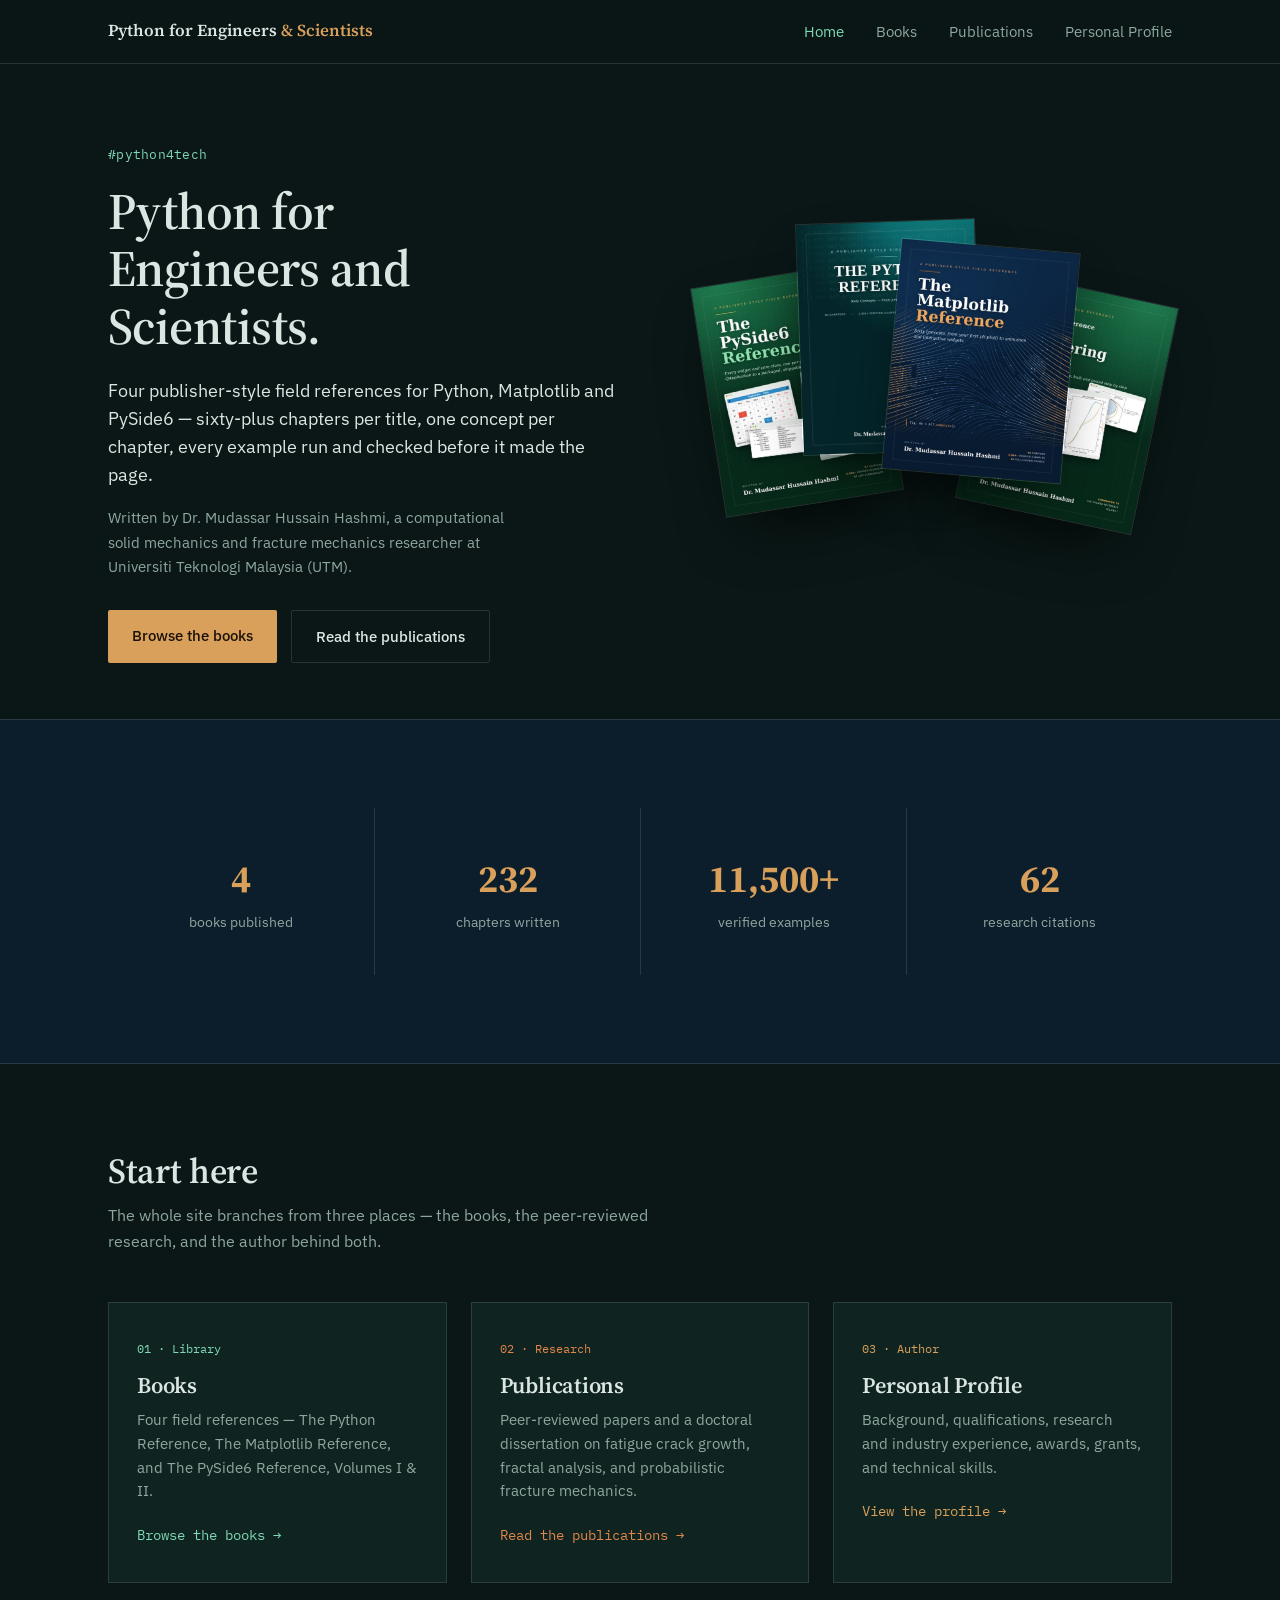
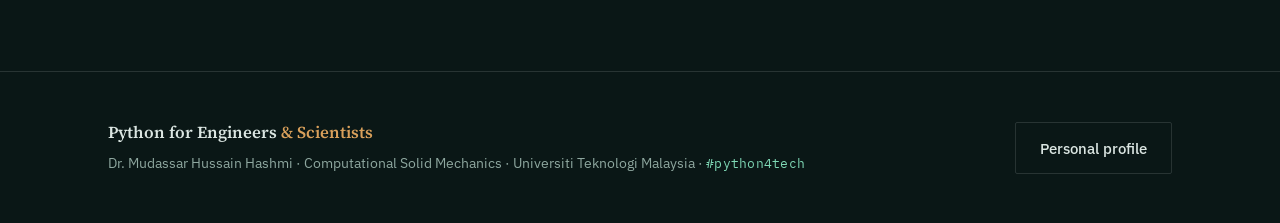
==== commit 846840b3: "Add files via upload" ====
--- a/website-pages/index.html
+++ b/website-pages/index.html
@@ -3,20 +3,20 @@
 <head>
 <meta charset="UTF-8">
 <meta name="viewport" content="width=device-width, initial-scale=1">
-<title>Mudassar Hussain Hashmi — Field References for Python</title>
-<meta name="description" content="Four publisher-style field references for Python, Matplotlib and PySide6, written by Dr. Mudassar Hussain Hashmi.">
+<title>Python for Engineers and Scientists — Dr. Mudassar Hussain Hashmi</title>
+<meta name="description" content="Python for Engineers and Scientists (#python4tech) — publisher-style field references for Python, Matplotlib and PySide6, plus the fatigue and fracture mechanics research of Dr. Mudassar Hussain Hashmi.">
 <link rel="stylesheet" href="assets/css/main.css">
 </head>
 <body>
 
 <header>
   <div class="navrow">
-    <div class="brand">Mudassar Hussain <span>Hashmi</span></div>
+    <div class="brand">Python for Engineers <span>&amp; Scientists</span></div>
     <nav>
       <a href="index.html" class="active">Home</a>
       <a href="books.html">Books</a>
-      <a href="research.html">Research</a>
       <a href="publications.html">Publications</a>
+      <a href="profile.html">Personal Profile</a>
     </nav>
   </div>
 </header>
@@ -24,13 +24,13 @@
 <section class="hero">
   <div class="wrap hero-grid">
     <div>
-      <div class="eyebrow">Publisher-style field references</div>
-      <h1>Four field references for Python, Matplotlib and PySide6.</h1>
-      <p class="lede">Sixty-plus chapters per title, one concept per chapter, every example run and checked before it made the page.</p>
-      <p class="credential">Written by Dr. Mudassar Hussain Hashmi, a computational solid mechanics researcher at Universiti Teknologi Malaysia (UTM).</p>
+      <div class="eyebrow hashtag">#python4tech</div>
+      <h1>Python for Engineers and Scientists.</h1>
+      <p class="lede">Four publisher-style field references for Python, Matplotlib and PySide6 — sixty-plus chapters per title, one concept per chapter, every example run and checked before it made the page.</p>
+      <p class="credential">Written by Dr. Mudassar Hussain Hashmi, a computational solid mechanics and fracture mechanics researcher at Universiti Teknologi Malaysia (UTM).</p>
       <div class="cta-row">
         <a class="btn btn-primary" href="books.html">Browse the books</a>
-        <a class="btn btn-ghost" href="research.html">Read the research</a>
+        <a class="btn btn-ghost" href="publications.html">Read the publications</a>
       </div>
     </div>
     <div class="fan">
@@ -47,48 +47,34 @@
     <div class="stat-block"><b>4</b><span>books published</span></div>
     <div class="stat-block"><b>232</b><span>chapters written</span></div>
     <div class="stat-block"><b>11,500+</b><span>verified examples</span></div>
-    <a class="stat-block" href="publications.html" style="text-decoration:none; color:inherit; display:block;"><b>62</b><span>research citations</span></a>
+    <div class="stat-block"><b>62</b><span>research citations</span></div>
   </div>
 </section>
 
 <section>
   <div class="wrap">
     <div class="sec-head">
-      <h2>The library at a glance</h2>
-      <p>Each title covers one library end to end. Full details, tables of contents and stats are on the books page.</p>
+      <h2>Start here</h2>
+      <p>The whole site branches from three places — the books, the peer-reviewed research, and the author behind both.</p>
     </div>
-    <div class="book-grid">
-      <a class="book-card" href="books.html#python">
-        <img src="assets/img/book1.jpg" alt="The Python Reference cover">
-        <div class="bc-body">
-          <div class="vol">60 chapters</div>
-          <h3>The Python Reference</h3>
-          <p>From print() to packaging.</p>
-        </div>
+    <div class="gateway-grid">
+      <a class="gate-card" href="books.html" style="--accent:#7fd9b6">
+        <div class="gc-no">01 · Library</div>
+        <h3>Books</h3>
+        <p>Four field references — The Python Reference, The Matplotlib Reference, and The PySide6 Reference, Volumes I &amp; II.</p>
+        <div class="gc-arrow">Browse the books →</div>
       </a>
-      <a class="book-card" href="books.html#matplotlib">
-        <img src="assets/img/book2.jpg" alt="The Matplotlib Reference cover">
-        <div class="bc-body">
-          <div class="vol">60 chapters</div>
-          <h3>The Matplotlib Reference</h3>
-          <p>From plt.plot() to animation.</p>
-        </div>
+      <a class="gate-card" href="publications.html" style="--accent:#e2874a">
+        <div class="gc-no">02 · Research</div>
+        <h3>Publications</h3>
+        <p>Peer-reviewed papers and a doctoral dissertation on fatigue crack growth, fractal analysis, and probabilistic fracture mechanics.</p>
+        <div class="gc-arrow">Read the publications →</div>
       </a>
-      <a class="book-card" href="books.html#pyside6-vol1">
-        <img src="assets/img/book3.jpg" alt="The PySide6 Reference cover">
-        <div class="bc-body">
-          <div class="vol">87 chapters · Vol. I</div>
-          <h3>The PySide6 Reference</h3>
-          <p>Every widget, one per chapter.</p>
-        </div>
-      </a>
-      <a class="book-card" href="books.html#pyside6-vol2">
-        <img src="assets/img/book4.jpg" alt="The PySide6 Reference Volume II cover">
-        <div class="bc-body">
-          <div class="vol">5 projects · Vol. II</div>
-          <h3>Engineering Projects</h3>
-          <p>Five apps, built step by step.</p>
-        </div>
+      <a class="gate-card" href="profile.html" style="--accent:#d9a05b">
+        <div class="gc-no">03 · Author</div>
+        <h3>Personal Profile</h3>
+        <p>Background, qualifications, research and industry experience, awards, grants, and technical skills.</p>
+        <div class="gc-arrow">View the profile →</div>
       </a>
     </div>
   </div>
@@ -97,11 +83,11 @@
 <footer id="contact">
   <div class="wrap foot-row">
     <div>
-      <div class="brand">Mudassar Hussain <span>Hashmi</span></div>
-      <p style="margin-top:6px;">Computational Solid Mechanics · Universiti Teknologi Malaysia</p>
+      <div class="brand">Python for Engineers <span>&amp; Scientists</span></div>
+      <p style="margin-top:6px;">Dr. Mudassar Hussain Hashmi · Computational Solid Mechanics · Universiti Teknologi Malaysia · <span class="hashtag">#python4tech</span></p>
     </div>
     <div class="cta-row" style="margin-top:0;">
-      <a class="btn btn-ghost" href="books.html">Browse the books</a>
+      <a class="btn btn-ghost" href="profile.html">Personal profile</a>
     </div>
   </div>
 </footer>
--- a/website-pages/assets/css/main.css
+++ b/website-pages/assets/css/main.css
@@ -117,6 +117,37 @@
 .paper .doi-link:hover{border-color:var(--gold);}
 .paper .cited-by{font-family:var(--font-mono); font-size:.78rem; color:var(--muted);}
 
+/* hashtag / brand tag */
+.hashtag{font-family:var(--font-mono); font-size:.82rem; color:var(--mint); letter-spacing:.02em;}
+
+/* home gateway cards */
+.gateway-grid{display:grid; grid-template-columns:repeat(3,1fr); gap:24px;}
+.gate-card{position:relative; display:block; border:1px solid var(--line); background:var(--panel); padding:36px 28px; text-decoration:none; overflow:hidden; transition:border-color .15s ease, transform .15s ease;}
+.gate-card:hover{border-color:var(--accent,var(--mint)); transform:translateY(-4px);}
+.gate-card .gc-no{font-family:var(--font-mono); font-size:.78rem; color:var(--accent,var(--gold));}
+.gate-card h3{font-size:1.4rem; margin-top:14px; color:var(--text);}
+.gate-card p{margin-top:10px; font-size:.92rem; color:var(--muted); max-width:34ch;}
+.gate-card .gc-arrow{margin-top:22px; font-family:var(--font-mono); font-size:.85rem; color:var(--accent,var(--mint));}
+
+/* profile / CV page */
+.cv-section{margin-top:40px;}
+.cv-section h4{font-size:.8rem; letter-spacing:.05em; color:var(--gold); font-weight:500; font-family:var(--font-mono); text-transform:uppercase; margin-bottom:16px;}
+.cv-entry{padding:14px 0; border-top:1px solid var(--line);}
+.cv-entry:first-of-type{border-top:none;}
+.cv-entry .role{font-weight:600; color:var(--text); font-size:.98rem;}
+.cv-entry .org{color:var(--mint); font-size:.88rem; margin-top:2px;}
+.cv-entry .period{font-family:var(--font-mono); font-size:.78rem; color:var(--muted); margin-top:2px;}
+.cv-entry ul{margin-top:8px; padding-left:18px; font-size:.88rem; color:var(--text); opacity:.9;}
+.cv-entry ul li{margin-top:4px;}
+.chip-row{display:flex; flex-wrap:wrap; gap:8px; margin-top:6px;}
+.chip-row span{font-size:.78rem; color:var(--muted); border:1px solid var(--line); padding:3px 10px; border-radius:20px;}
+.contact-row{display:flex; flex-wrap:wrap; gap:22px; margin-top:16px; font-size:.88rem; color:var(--muted); font-family:var(--font-mono);}
+.contact-row a{color:var(--mint); text-decoration:none;}
+
+@media (max-width:860px){
+  .gateway-grid{grid-template-columns:1fr;}
+}
+
 footer{border-top:1px solid var(--line); padding:48px 0;}
 .foot-row{display:flex; justify-content:space-between; align-items:center; flex-wrap:wrap; gap:20px;}
 footer p{color:var(--muted); font-size:.85rem;}
